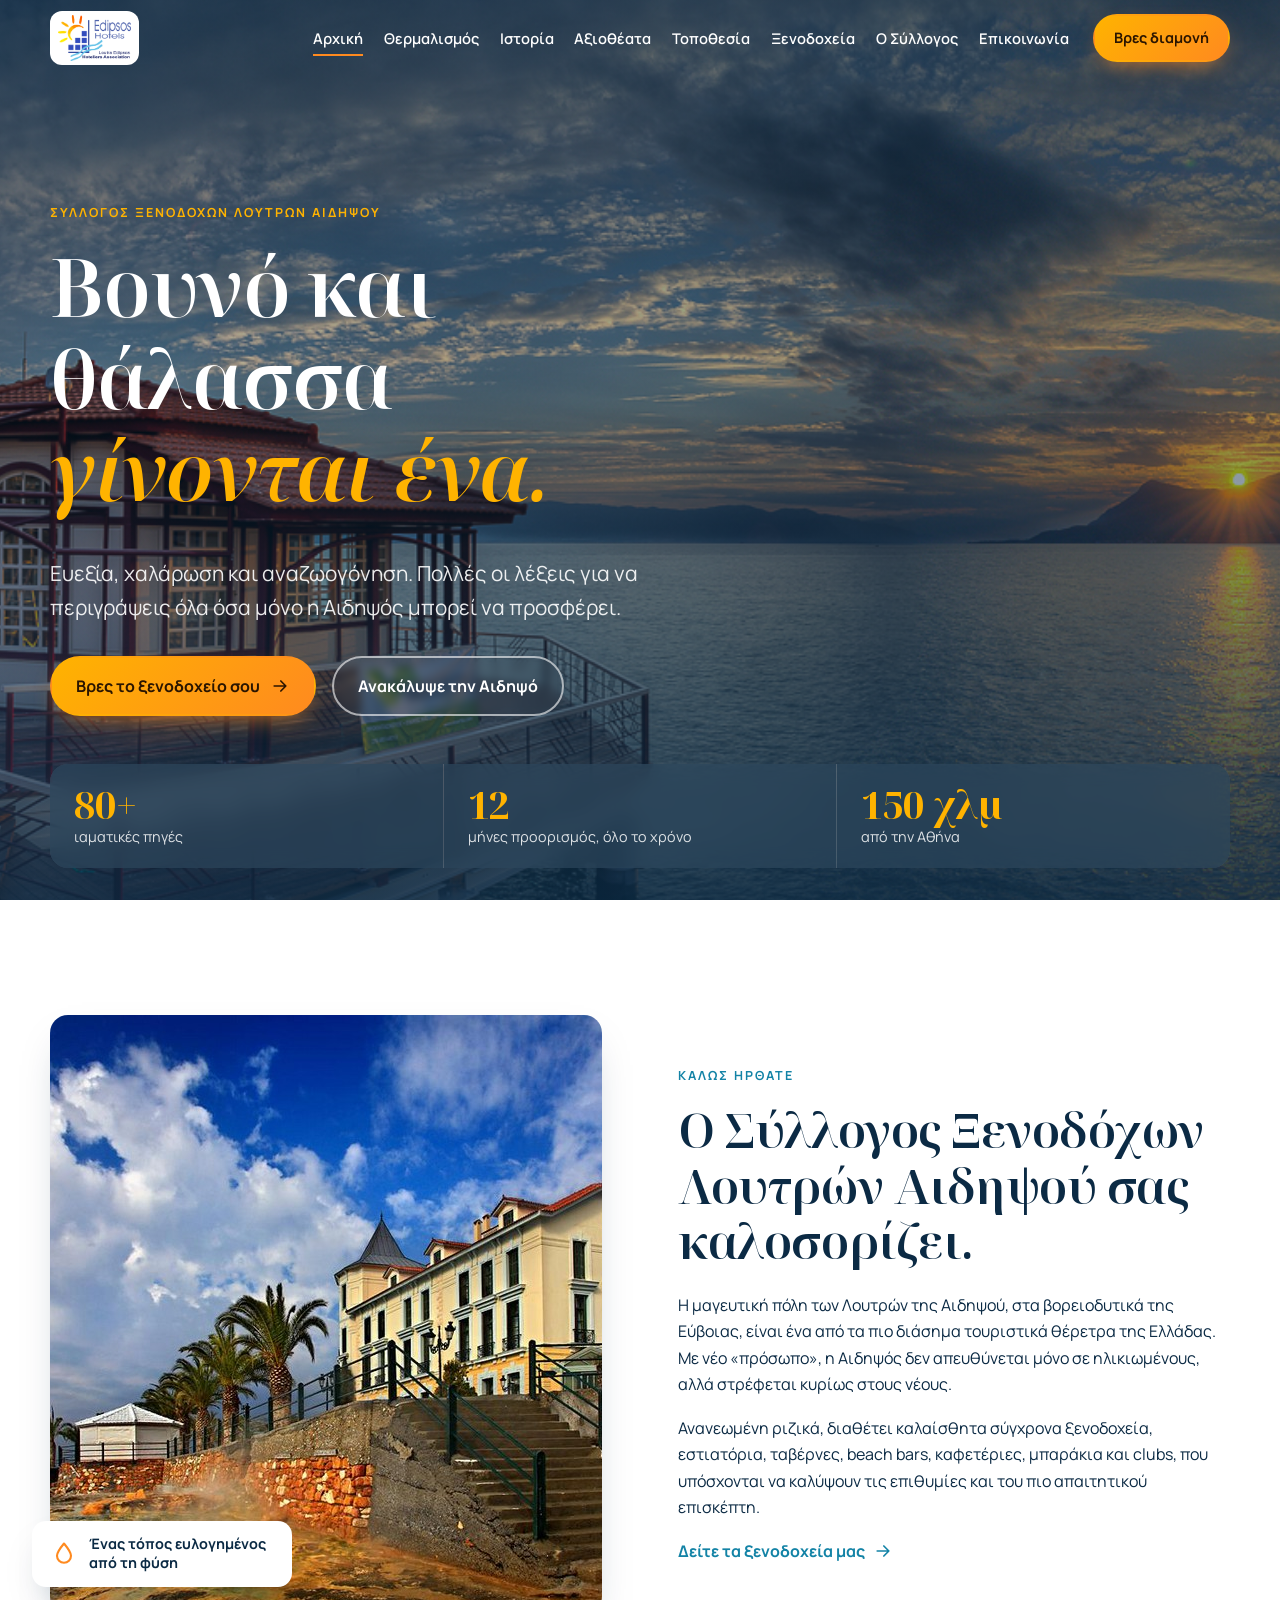
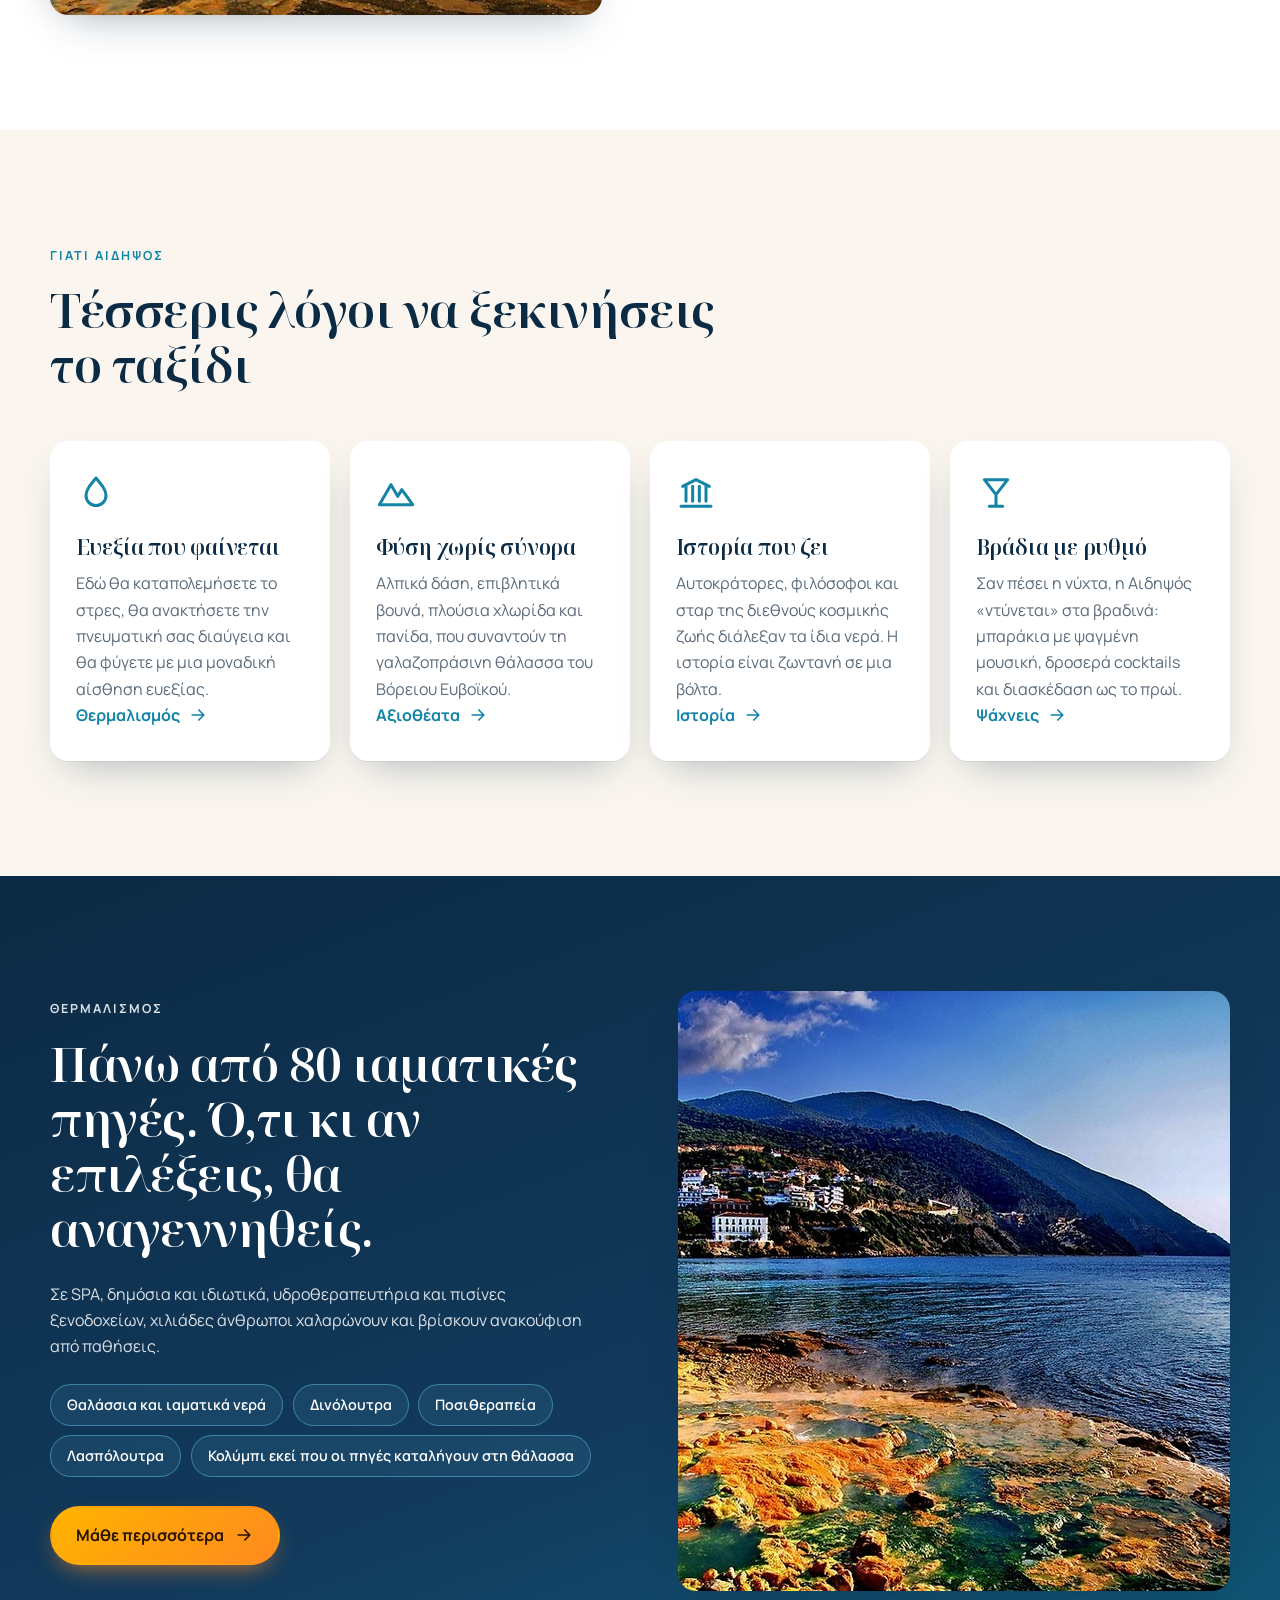
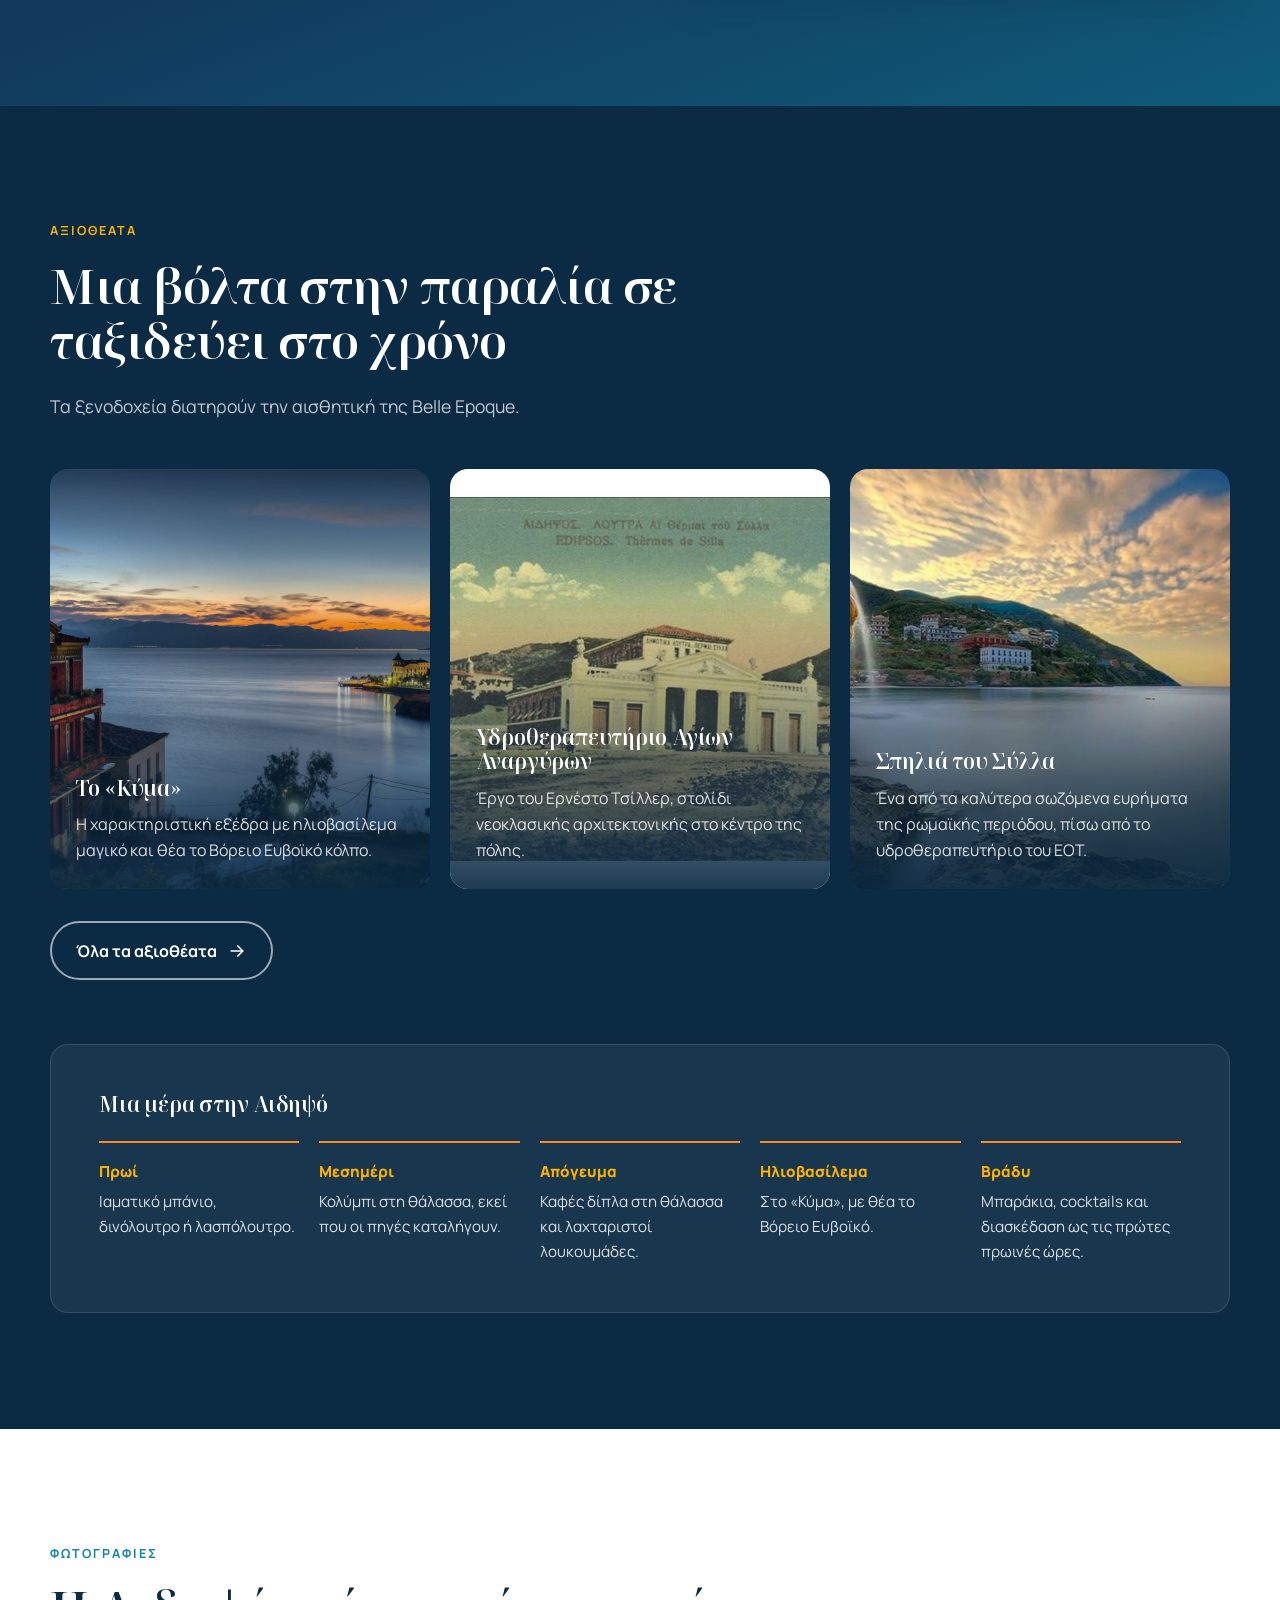
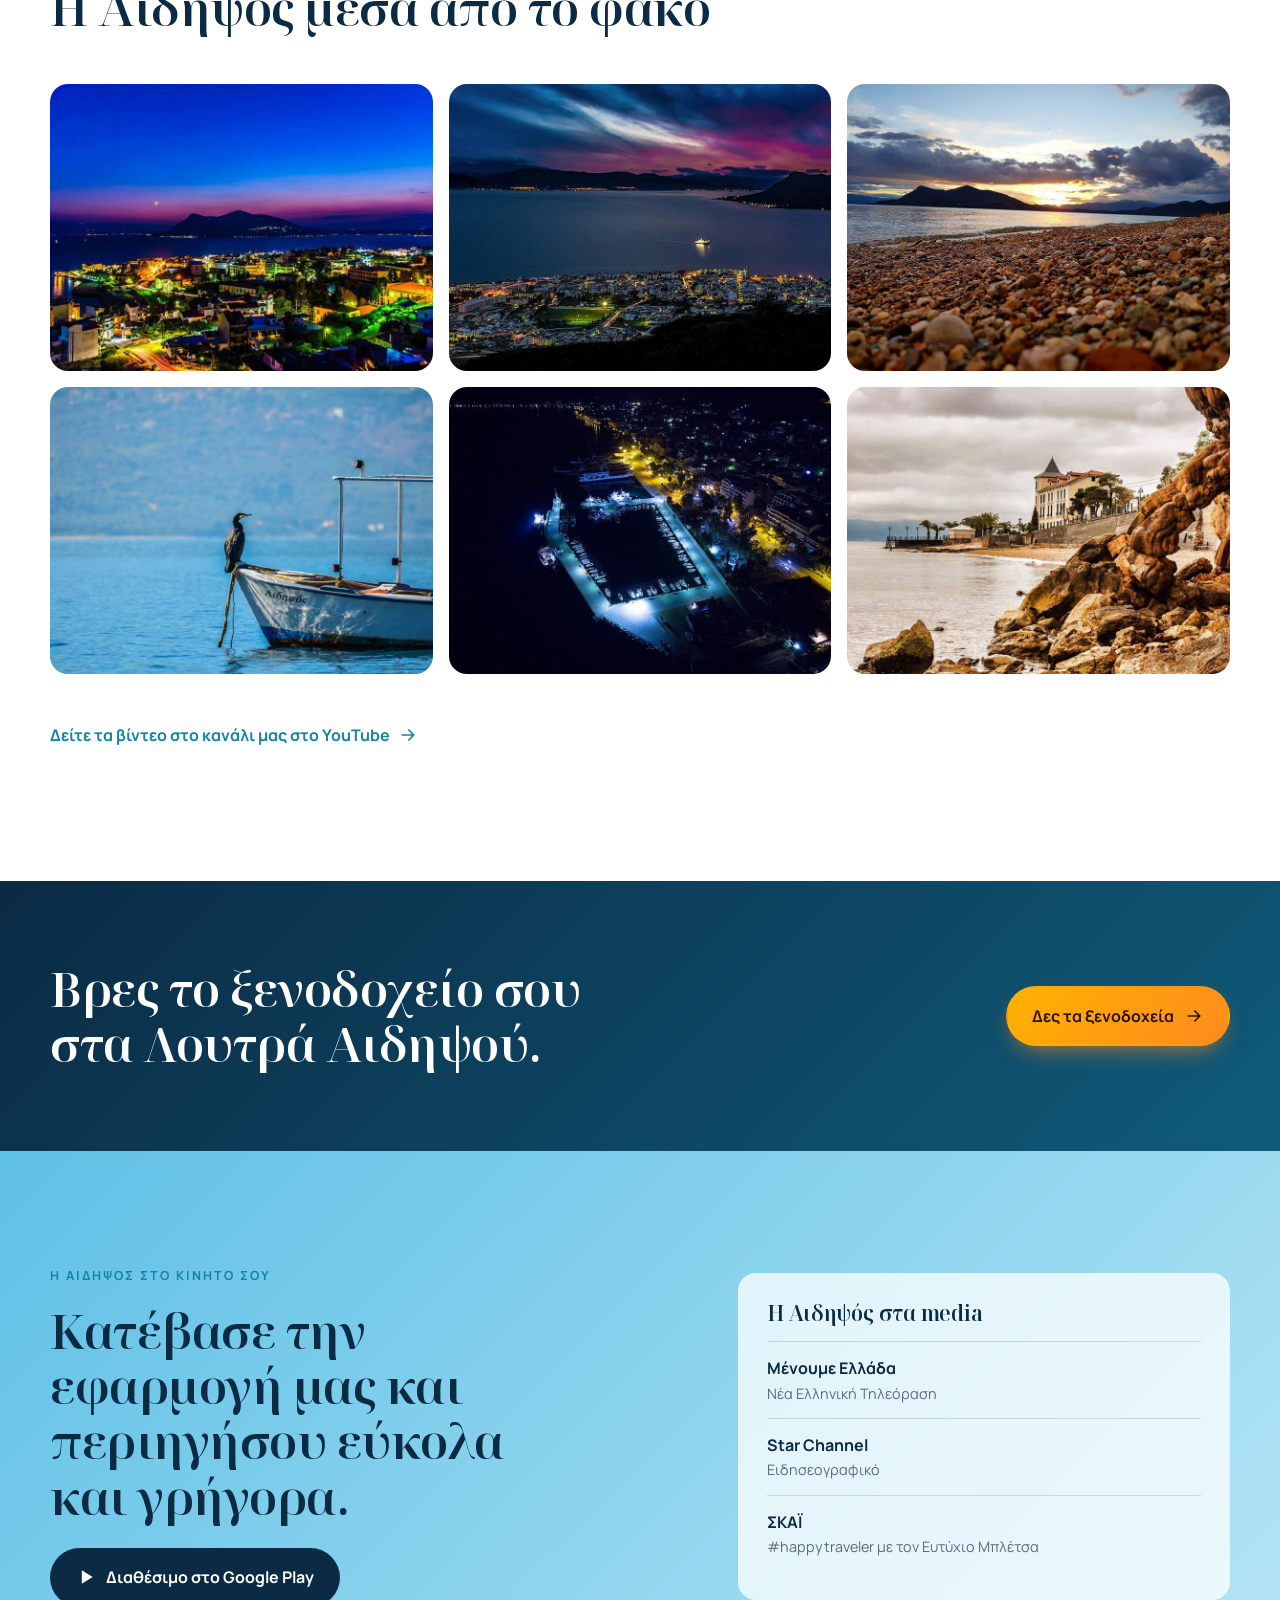
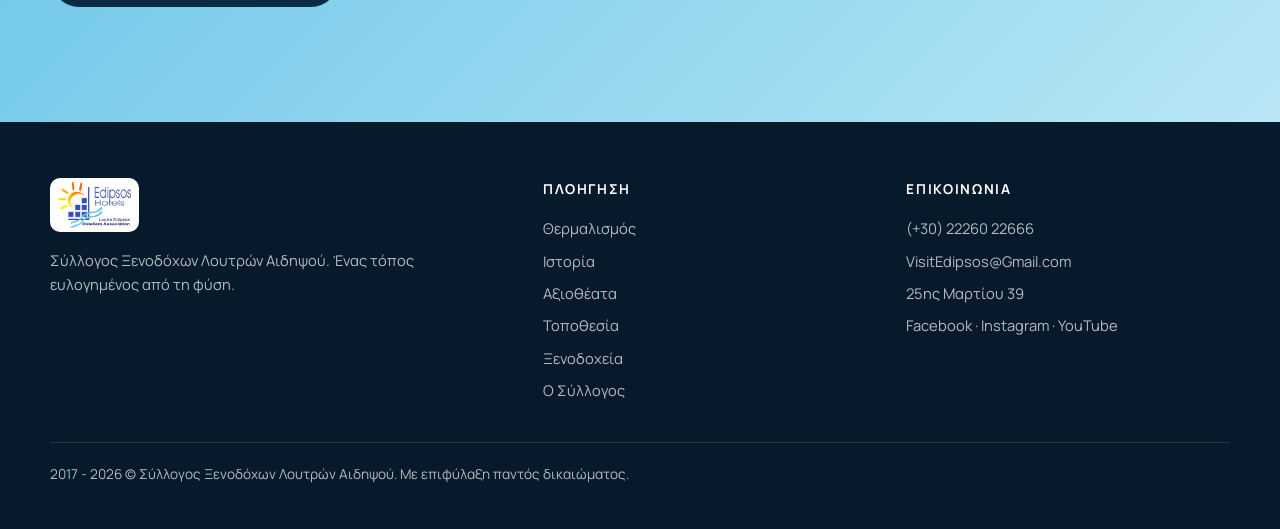
==== index.html @ 681fbba2 "Add files via upload" ====
<!DOCTYPE html>
<html lang="el">
<head>
  <meta charset="utf-8">
  <meta name="viewport" content="width=device-width, initial-scale=1">
  <title>Λουτρά Αιδηψού | Ευεξία, ιστορία και θάλασσα στη Βόρεια Εύβοια</title>
  <meta name="description" content="Ανακαλύψτε τα Λουτρά Αιδηψού: πάνω από 80 ιαματικές πηγές, ιστορία χιλιετιών, θάλασσα και βουνό. Ο Σύλλογος Ξενοδόχων Λουτρών Αιδηψού σας καλοσορίζει.">
  <meta name="theme-color" content="#0b2a44">
  <meta property="og:type" content="website">
  <meta property="og:locale" content="el_GR">
  <meta property="og:title" content="Λουτρά Αιδηψού | Βουνό και θάλασσα γίνονται ένα">
  <meta property="og:description" content="Ευεξία, χαλάρωση και αναζωογόνηση στη Βόρεια Εύβοια. Σύλλογος Ξενοδόχων Λουτρών Αιδηψού.">
  <meta property="og:image" content="hero-sunset.jpg">
  <link rel="icon" href="logo.png">
  <link rel="preconnect" href="https://fonts.googleapis.com">
  <link rel="preconnect" href="https://fonts.gstatic.com" crossorigin>
  <link href="https://fonts.googleapis.com/css2?family=Manrope:wght@400;500;600;700;800&family=Noto+Serif+Display:ital,wght@0,500;0,600;1,500&display=swap" rel="stylesheet">
  <link rel="stylesheet" href="style.css">
</head>
<body>

<svg width="0" height="0" style="position:absolute" aria-hidden="true">
  <defs>
    <symbol id="i-arrow" viewBox="0 0 24 24"><path d="M5 12h14M13 6l6 6-6 6" fill="none" stroke="currentColor" stroke-width="2" stroke-linecap="round" stroke-linejoin="round"/></symbol>
    <symbol id="i-menu" viewBox="0 0 24 24"><path d="M4 7h16M4 12h16M4 17h16" fill="none" stroke="currentColor" stroke-width="2" stroke-linecap="round"/></symbol>
    <symbol id="i-close" viewBox="0 0 24 24"><path d="M6 6l12 12M18 6L6 18" fill="none" stroke="currentColor" stroke-width="2" stroke-linecap="round"/></symbol>
    <symbol id="i-drop" viewBox="0 0 24 24"><path d="M12 3c3.5 4.2 6 7.2 6 10.5A6 6 0 0 1 6 13.5C6 10.2 8.5 7.2 12 3z" fill="none" stroke="currentColor" stroke-width="1.8" stroke-linejoin="round"/></symbol>
    <symbol id="i-mountain" viewBox="0 0 24 24"><path d="M2 19l7-12 4 7 2.5-4L22 19z" fill="none" stroke="currentColor" stroke-width="1.8" stroke-linejoin="round"/></symbol>
    <symbol id="i-column" viewBox="0 0 24 24"><path d="M4 8l8-4 8 4M6 8v9M10 8v9M14 8v9M18 8v9M3 20h18" fill="none" stroke="currentColor" stroke-width="1.8" stroke-linecap="round" stroke-linejoin="round"/></symbol>
    <symbol id="i-glass" viewBox="0 0 24 24"><path d="M5 4h14l-7 9zM12 13v7M8 20h8" fill="none" stroke="currentColor" stroke-width="1.8" stroke-linecap="round" stroke-linejoin="round"/></symbol>
    <symbol id="i-phone" viewBox="0 0 24 24"><path d="M5 4h4l2 5-2.5 1.5a11 11 0 0 0 5 5L15 13l5 2v4a2 2 0 0 1-2 2A16 16 0 0 1 3 6a2 2 0 0 1 2-2z" fill="none" stroke="currentColor" stroke-width="1.8" stroke-linejoin="round"/></symbol>
    <symbol id="i-mail" viewBox="0 0 24 24"><path d="M3 6h18v12H3zM3 7l9 7 9-7" fill="none" stroke="currentColor" stroke-width="1.8" stroke-linejoin="round"/></symbol>
    <symbol id="i-pin" viewBox="0 0 24 24"><path d="M12 21s7-6.2 7-11.5A7 7 0 0 0 5 9.5C5 14.8 12 21 12 21z" fill="none" stroke="currentColor" stroke-width="1.8" stroke-linejoin="round"/><circle cx="12" cy="9.5" r="2.5" fill="none" stroke="currentColor" stroke-width="1.8"/></symbol>
    <symbol id="i-play" viewBox="0 0 24 24"><path d="M7 4l13 8-13 8z" fill="currentColor"/></symbol>
    <symbol id="i-fb" viewBox="0 0 24 24"><path d="M14 8h3V4h-3a4 4 0 0 0-4 4v2H7v4h3v6h4v-6h3l1-4h-4V8z" fill="currentColor"/></symbol>
    <symbol id="i-ig" viewBox="0 0 24 24"><rect x="3.5" y="3.5" width="17" height="17" rx="5" fill="none" stroke="currentColor" stroke-width="1.8"/><circle cx="12" cy="12" r="4" fill="none" stroke="currentColor" stroke-width="1.8"/><circle cx="17" cy="7" r="1.2" fill="currentColor"/></symbol>
    <symbol id="i-yt" viewBox="0 0 24 24"><rect x="2.5" y="5.5" width="19" height="13" rx="4" fill="none" stroke="currentColor" stroke-width="1.8"/><path d="M10 9.5v5l4.5-2.5z" fill="currentColor"/></symbol>
  </defs>
</svg>

<header class="site-header" id="top">
  <div class="container nav">
    <a class="brand" href="index.html" aria-label="Λουτρά Αιδηψού - Αρχική">
      <img src="logo.png" alt="Edipsos Hotels - Σύλλογος Ξενοδόχων Λουτρών Αιδηψού" width="120" height="76">
    </a>
    <nav id="menu" class="menu" aria-label="Κύριο μενού">
      <a href="index.html" aria-current="page">Αρχική</a>
      <a href="thermalismos.html">Θερμαλισμός</a>
      <a href="istoria.html">Ιστορία</a>
      <a href="axiotheata.html">Αξιοθέατα</a>
      <a href="topothesia.html">Τοποθεσία</a>
      <a href="xenodoxeia.html">Ξενοδοχεία</a>
      <a href="syllogos.html">Ο Σύλλογος</a>
      <a href="epikoinonia.html">Επικοινωνία</a>
    </nav>
    <a class="btn btn-sun nav-cta" href="xenodoxeia.html">Βρες διαμονή</a>
    <button class="menu-toggle" id="menuToggle" aria-expanded="false" aria-controls="menu" aria-label="Άνοιγμα μενού">
      <svg class="ico"><use href="#i-menu"/></svg>
    </button>
  </div>
</header>

<main>

<section class="hero">
  <div class="hero-bg" role="img" aria-label="Ηλιοβασίλεμα από το Κύμα, την εξέδρα των Λουτρών Αιδηψού"></div>
  <div class="container hero-inner">
    <p class="eyebrow reveal">Σύλλογος Ξενοδόχων Λουτρών Αιδηψού</p>
    <h1 class="reveal">Βουνό και θάλασσα <em>γίνονται ένα.</em></h1>
    <p class="lead reveal">Ευεξία, χαλάρωση και αναζωογόνηση. Πολλές οι λέξεις για να περιγράψεις όλα όσα μόνο η Αιδηψός μπορεί να προσφέρει.</p>
    <div class="hero-actions reveal">
      <a class="btn btn-sun" href="xenodoxeia.html">Βρες το ξενοδοχείο σου <svg class="ico"><use href="#i-arrow"/></svg></a>
      <a class="btn btn-ghost" href="#why">Ανακάλυψε την Αιδηψό</a>
    </div>
  </div>
  <ul class="container stats reveal">
    <li><strong>80+</strong><span>ιαματικές πηγές</span></li>
    <li><strong>12</strong><span>μήνες προορισμός, όλο το χρόνο</span></li>
    <li><strong>150 χλμ</strong><span>από την Αθήνα</span></li>
  </ul>
</section>

<section class="section welcome">
  <div class="container split">
    <div class="split-media reveal">
      <img src="kyma-building.jpg" alt="Κτίριο της Belle Epoque δίπλα στη θάλασσα των Λουτρών Αιδηψού" loading="lazy" width="800" height="600">
      <div class="badge-float"><svg class="ico"><use href="#i-drop"/></svg><span>Ένας τόπος ευλογημένος από τη φύση</span></div>
    </div>
    <div class="split-text reveal">
      <p class="eyebrow dark">Καλώς ήρθατε</p>
      <h2>Ο Σύλλογος Ξενοδόχων Λουτρών Αιδηψού σας καλοσορίζει.</h2>
      <p>Η μαγευτική πόλη των Λουτρών της Αιδηψού, στα βορειοδυτικά της Εύβοιας, είναι ένα από τα πιο διάσημα τουριστικά θέρετρα της Ελλάδας. Με νέο «πρόσωπο», η Αιδηψός δεν απευθύνεται μόνο σε ηλικιωμένους, αλλά στρέφεται κυρίως στους νέους.</p>
      <p>Ανανεωμένη ριζικά, διαθέτει καλαίσθητα σύγχρονα ξενοδοχεία, εστιατόρια, ταβέρνες, beach bars, καφετέριες, μπαράκια και clubs, που υπόσχονται να καλύψουν τις επιθυμίες και του πιο απαιτητικού επισκέπτη.</p>
      <a class="link-arrow" href="xenodoxeia.html">Δείτε τα ξενοδοχεία μας <svg class="ico"><use href="#i-arrow"/></svg></a>
    </div>
  </div>
</section>

<section class="section why" id="why">
  <div class="container">
    <header class="section-head reveal">
      <p class="eyebrow dark">Γιατί Αιδηψός</p>
      <h2>Τέσσερις λόγοι να ξεκινήσεις το ταξίδι</h2>
    </header>
    <div class="cards">
      <article class="card reveal">
        <svg class="ico ico-lg"><use href="#i-drop"/></svg>
        <h3>Ευεξία που φαίνεται</h3>
        <p>Εδώ θα καταπολεμήσετε το στρες, θα ανακτήσετε την πνευματική σας διαύγεια και θα φύγετε με μια μοναδική αίσθηση ευεξίας.</p>
        <a class="link-arrow" href="thermalismos.html">Θερμαλισμός <svg class="ico"><use href="#i-arrow"/></svg></a>
      </article>
      <article class="card reveal">
        <svg class="ico ico-lg"><use href="#i-mountain"/></svg>
        <h3>Φύση χωρίς σύνορα</h3>
        <p>Αλπικά δάση, επιβλητικά βουνά, πλούσια χλωρίδα και πανίδα, που συναντούν τη γαλαζοπράσινη θάλασσα του Βόρειου Ευβοϊκού.</p>
        <a class="link-arrow" href="axiotheata.html">Αξιοθέατα <svg class="ico"><use href="#i-arrow"/></svg></a>
      </article>
      <article class="card reveal">
        <svg class="ico ico-lg"><use href="#i-column"/></svg>
        <h3>Ιστορία που ζει</h3>
        <p>Αυτοκράτορες, φιλόσοφοι και σταρ της διεθνούς κοσμικής ζωής διάλεξαν τα ίδια νερά. Η ιστορία είναι ζωντανή σε μια βόλτα.</p>
        <a class="link-arrow" href="istoria.html">Ιστορία <svg class="ico"><use href="#i-arrow"/></svg></a>
      </article>
      <article class="card reveal">
        <svg class="ico ico-lg"><use href="#i-glass"/></svg>
        <h3>Βράδια με ρυθμό</h3>
        <p>Σαν πέσει η νύχτα, η Αιδηψός «ντύνεται» στα βραδινά: μπαράκια με ψαγμένη μουσική, δροσερά cocktails και διασκέδαση ως το πρωί.</p>
        <a class="link-arrow" href="xenodoxeia.html">Ψάχνεις <svg class="ico"><use href="#i-arrow"/></svg></a>
      </article>
    </div>
  </div>
</section>

<section class="section thermal">
  <div class="container split split-reverse">
    <div class="split-text reveal">
      <p class="eyebrow">Θερμαλισμός</p>
      <h2>Πάνω από 80 ιαματικές πηγές. Ό,τι κι αν επιλέξεις, θα αναγεννηθείς.</h2>
      <p>Σε SPA, δημόσια και ιδιωτικά, υδροθεραπευτήρια και πισίνες ξενοδοχείων, χιλιάδες άνθρωποι χαλαρώνουν και βρίσκουν ανακούφιση από παθήσεις.</p>
      <ul class="chips">
        <li>Θαλάσσια και ιαματικά νερά</li>
        <li>Δινόλουτρα</li>
        <li>Ποσιθεραπεία</li>
        <li>Λασπόλουτρα</li>
        <li>Κολύμπι εκεί που οι πηγές καταλήγουν στη θάλασσα</li>
      </ul>
      <p style="margin-top:1.8rem"><a class="btn btn-sun" href="thermalismos.html">Μάθε περισσότερα <svg class="ico"><use href="#i-arrow"/></svg></a></p>
    </div>
    <div class="split-media reveal">
      <img src="springs-coast.jpg" alt="Ιαματικά νερά που ρέουν προς τη θάλασσα στα Λουτρά Αιδηψού" loading="lazy" width="800" height="600">
    </div>
  </div>
</section>

<section class="section sights">
  <div class="container">
    <header class="section-head reveal">
      <p class="eyebrow">Αξιοθέατα</p>
      <h2>Μια βόλτα στην παραλία σε ταξιδεύει στο χρόνο</h2>
      <p class="section-sub">Τα ξενοδοχεία διατηρούν την αισθητική της Belle Epoque.</p>
    </header>
    <div class="sight-grid">
      <article class="sight reveal" style="background-image:url('sunset-hotel.jpg')">
        <div class="sight-body">
          <h3>Το «Κύμα»</h3>
          <p>Η χαρακτηριστική εξέδρα με ηλιοβασίλεμα μαγικό και θέα το Βόρειο Ευβοϊκό κόλπο.</p>
        </div>
      </article>
      <article class="sight reveal" style="background-image:url('old-baths.jpg')">
        <div class="sight-body">
          <h3>Υδροθεραπευτήριο Αγίων Αναργύρων</h3>
          <p>Έργο του Ερνέστο Τσίλλερ, στολίδι νεοκλασικής αρχιτεκτονικής στο κέντρο της πόλης.</p>
        </div>
      </article>
      <article class="sight reveal" style="background-image:url('springs-waterfall.jpg')">
        <div class="sight-body">
          <h3>Σπηλιά του Σύλλα</h3>
          <p>Ένα από τα καλύτερα σωζόμενα ευρήματα της ρωμαϊκής περιόδου, πίσω από το υδροθεραπευτήριο του ΕΟΤ.</p>
        </div>
      </article>
    </div>
    <p class="reveal" style="margin-top:2rem"><a class="btn btn-ghost" href="axiotheata.html">Όλα τα αξιοθέατα <svg class="ico"><use href="#i-arrow"/></svg></a></p>

    <div class="day reveal">
      <h3>Μια μέρα στην Αιδηψό</h3>
      <ol class="day-steps">
        <li><span>Πρωί</span>Ιαματικό μπάνιο, δινόλουτρο ή λασπόλουτρο.</li>
        <li><span>Μεσημέρι</span>Κολύμπι στη θάλασσα, εκεί που οι πηγές καταλήγουν.</li>
        <li><span>Απόγευμα</span>Καφές δίπλα στη θάλασσα και λαχταριστοί λουκουμάδες.</li>
        <li><span>Ηλιοβασίλεμα</span>Στο «Κύμα», με θέα το Βόρειο Ευβοϊκό.</li>
        <li><span>Βράδυ</span>Μπαράκια, cocktails και διασκέδαση ως τις πρώτες πρωινές ώρες.</li>
      </ol>
    </div>
  </div>
</section>

<section class="section gallery" id="gallery">
  <div class="container">
    <header class="section-head reveal">
      <p class="eyebrow dark">Φωτογραφίες</p>
      <h2>Η Αιδηψός μέσα από το φακό</h2>
    </header>
    <div class="masonry">
      <button class="shot reveal" data-full="town-night.jpg"><img src="town-night.jpg" alt="Η πόλη των Λουτρών Αιδηψού τη νύχτα" loading="lazy" width="800" height="600"></button>
      <button class="shot reveal" data-full="boat.jpg"><img src="boat.jpg" alt="Ψαρόβαρκα με την ονομασία Αιδηψός και ένας κορμοράνος" loading="lazy" width="800" height="600"></button>
      <button class="shot reveal" data-full="bay-night.jpg"><img src="bay-night.jpg" alt="Η πόλη και ο κόλπος μετά το ηλιοβασίλεμα" loading="lazy" width="800" height="600"></button>
      <button class="shot reveal" data-full="harbor-night.jpg"><img src="harbor-night.jpg" alt="Το λιμάνι της Αιδηψού τη νύχτα" loading="lazy" width="800" height="600"></button>
      <button class="shot reveal" data-full="pebbles-sunset.jpg"><img src="pebbles-sunset.jpg" alt="Ηλιοβασίλεμα πάνω από τα βότσαλα της παραλίας" loading="lazy" width="800" height="600"></button>
      <button class="shot reveal" data-full="coast-kyma.jpg"><img src="coast-kyma.jpg" alt="Η ακτή των Λουτρών Αιδηψού με τα κτίρια της παραλίας" loading="lazy" width="800" height="600"></button>
    </div>
    <p class="gallery-link reveal"><a class="link-arrow" href="https://www.youtube.com/channel/UCyaTz2kGDLdaa71J5itsKyw" target="_blank" rel="noopener">Δείτε τα βίντεο στο κανάλι μας στο YouTube <svg class="ico"><use href="#i-arrow"/></svg></a></p>
  </div>
</section>

<section class="cta-band">
  <div class="container cta-inner">
    <h2>Βρες το ξενοδοχείο σου στα Λουτρά Αιδηψού.</h2>
    <a class="btn btn-sun" href="xenodoxeia.html">Δες τα ξενοδοχεία <svg class="ico"><use href="#i-arrow"/></svg></a>
  </div>
</section>

<section class="section app">
  <div class="container app-inner">
    <div class="reveal">
      <p class="eyebrow dark">Η Αιδηψός στο κινητό σου</p>
      <h2>Κατέβασε την εφαρμογή μας και περιηγήσου εύκολα και γρήγορα.</h2>
      <a class="btn btn-dark" href="https://play.google.com/store/apps/details?id=appinventor.ai_newtechadvs.EdipsosNorthEvia" target="_blank" rel="noopener"><svg class="ico"><use href="#i-play"/></svg> Διαθέσιμο στο Google Play</a>
    </div>
    <div class="media-box reveal">
      <h3>Η Αιδηψός στα media</h3>
      <ul>
        <li><strong>Μένουμε Ελλάδα</strong><span>Νέα Ελληνική Τηλεόραση</span></li>
        <li><strong>Star Channel</strong><span>Ειδησεογραφικό</span></li>
        <li><strong>ΣΚΑΪ</strong><span>#happytraveler με τον Ευτύχιο Μπλέτσα</span></li>
      </ul>
    </div>
  </div>
</section>

</main>

<footer class="site-footer">
  <div class="container">
    <div class="foot-grid">
      <div>
        <img src="logo.png" alt="Edipsos Hotels" width="90" height="57">
        <p>Σύλλογος Ξενοδόχων Λουτρών Αιδηψού. Ένας τόπος ευλογημένος από τη φύση.</p>
      </div>
      <div>
        <h4>Πλοήγηση</h4>
        <ul>
          <li><a href="thermalismos.html">Θερμαλισμός</a></li>
          <li><a href="istoria.html">Ιστορία</a></li>
          <li><a href="axiotheata.html">Αξιοθέατα</a></li>
          <li><a href="topothesia.html">Τοποθεσία</a></li>
          <li><a href="xenodoxeia.html">Ξενοδοχεία</a></li>
          <li><a href="syllogos.html">Ο Σύλλογος</a></li>
        </ul>
      </div>
      <div>
        <h4>Επικοινωνία</h4>
        <ul>
          <li><a href="tel:+302226022666">(+30) 22260 22666</a></li>
          <li><a href="mailto:VisitEdipsos@Gmail.com">VisitEdipsos@Gmail.com</a></li>
          <li>25ης Μαρτίου 39</li>
          <li><a href="https://www.facebook.com/visitedipsos.gr/" target="_blank" rel="noopener">Facebook</a> &middot; <a href="https://www.instagram.com/explore/tags/edipsos/" target="_blank" rel="noopener">Instagram</a> &middot; <a href="https://www.youtube.com/channel/UCyaTz2kGDLdaa71J5itsKyw" target="_blank" rel="noopener">YouTube</a></li>
        </ul>
      </div>
    </div>
    <p class="foot-bottom">2017 - <span id="year"></span> &copy; Σύλλογος Ξενοδόχων Λουτρών Αιδηψού. Με επιφύλαξη παντός δικαιώματος.</p>
  </div>
</footer>

<div class="lightbox" id="lightbox" hidden>
  <button class="lb-close" aria-label="Κλείσιμο"><svg class="ico"><use href="#i-close"/></svg></button>
  <img id="lbImg" alt="">
</div>

<script src="main.js"></script>
</body>
</html>
---- style.css ----
:root {
  --ink: #0b2a44;
  --ink-2: #123a5c;
  --sea: #1383a6;
  --aqua: #5fc0e6;
  --sun: #ff8a1f;
  --sun-2: #ffb300;
  --sand: #faf6ef;
  --white: #fff;
  --muted: #5b6b7a;
  --radius: 18px;
  --shadow: 0 18px 40px -18px rgba(11, 42, 68, .35);
  --font: "Manrope", system-ui, -apple-system, "Segoe UI", sans-serif;
  --font-display: "Noto Serif Display", Georgia, serif;
}

*, *::before, *::after { box-sizing: border-box; }
html { scroll-behavior: smooth; scroll-padding-top: 90px; }
body { margin: 0; font-family: var(--font); color: var(--ink); background: var(--white); line-height: 1.65; -webkit-font-smoothing: antialiased; }
img { max-width: 100%; display: block; }
a { color: inherit; }
h1, h2, h3 { font-family: var(--font-display); font-weight: 600; line-height: 1.15; margin: 0 0 .5em; letter-spacing: -.01em; }
h1 { font-size: clamp(2.5rem, 6.5vw, 5rem); }
h2 { font-size: clamp(1.9rem, 4vw, 3rem); }
h3 { font-size: 1.3rem; }
p { margin: 0 0 1.1em; }

.container { width: min(1180px, 100% - 40px); margin-inline: auto; }
.section { padding: clamp(64px, 9vw, 120px) 0; }
.ico { width: 20px; height: 20px; flex: none; }
.ico-lg { width: 40px; height: 40px; color: var(--sea); }

.eyebrow { text-transform: uppercase; letter-spacing: .16em; font-size: .78rem; font-weight: 700; color: var(--sun-2); margin-bottom: 1rem; }
.eyebrow.dark { color: var(--sea); }

/* Buttons */
.btn { display: inline-flex; align-items: center; gap: .6rem; padding: .9rem 1.5rem; border-radius: 999px; font-weight: 700; text-decoration: none; border: 2px solid transparent; cursor: pointer; font: inherit; font-weight: 700; transition: transform .2s, box-shadow .2s, background .2s; }
.btn:hover { transform: translateY(-2px); }
.btn-sun { background: linear-gradient(135deg, var(--sun-2), var(--sun)); color: #2a1500; box-shadow: 0 10px 24px -10px rgba(255, 138, 31, .8); }
.btn-ghost { color: var(--white); border-color: rgba(255, 255, 255, .6); backdrop-filter: blur(4px); }
.btn-ghost:hover { background: rgba(255, 255, 255, .14); }
.btn-dark { background: var(--ink); color: var(--white); }
.link-arrow { display: inline-flex; align-items: center; gap: .5rem; font-weight: 700; color: var(--sea); text-decoration: none; }
.link-arrow:hover .ico { transform: translateX(4px); }
.link-arrow .ico { transition: transform .2s; }

/* Header */
.site-header { position: fixed; inset: 0 0 auto 0; z-index: 50; transition: background .3s, box-shadow .3s; }
.site-header.scrolled { background: rgba(255, 255, 255, .92); backdrop-filter: blur(12px); box-shadow: 0 6px 24px -14px rgba(11, 42, 68, .4); }
.nav { display: flex; align-items: center; gap: 1.5rem; min-height: 76px; }
.brand img { height: 54px; width: auto; background: var(--white); border-radius: 12px; padding: 4px 8px; }
.menu { display: flex; gap: 1.3rem; margin-left: auto; }
.menu a { text-decoration: none; font-weight: 600; font-size: .92rem; color: var(--white); position: relative; padding: 4px 0; }
.menu a[aria-current="page"]::after { width: 100%; }
.scrolled .menu a { color: var(--ink); }
.menu a::after { content: ""; position: absolute; left: 0; bottom: -2px; width: 0; height: 2px; background: var(--sun); transition: width .25s; }
.menu a:hover::after { width: 100%; }
.nav-cta { padding: .65rem 1.2rem; font-size: .9rem; }
.menu-toggle { display: none; background: none; border: 0; color: var(--white); padding: 8px; cursor: pointer; }
.menu-toggle .ico { width: 28px; height: 28px; }
.scrolled .menu-toggle { color: var(--ink); }

/* Hero */
.hero { position: relative; min-height: 100svh; display: flex; flex-direction: column; justify-content: flex-end; color: var(--white); overflow: hidden; background: var(--ink); }
.hero-bg { position: absolute; inset: 0; background: url("hero-sunset.jpg") center/cover no-repeat; transform: scale(1.05); animation: drift 24s ease-in-out infinite alternate; }
.hero::before { content: ""; position: absolute; inset: 0; z-index: 1; background: linear-gradient(180deg, rgba(11, 42, 68, .55) 0%, rgba(11, 42, 68, .25) 40%, rgba(11, 42, 68, .85) 100%); }
.hero-inner { position: relative; z-index: 2; padding: 160px 0 48px; max-width: 1180px; }
.hero h1 { max-width: 14ch; }
.hero h1 em { font-style: italic; color: var(--sun-2); }
.lead { font-size: clamp(1.05rem, 2vw, 1.3rem); max-width: 52ch; color: rgba(255, 255, 255, .9); }
.hero-actions { display: flex; flex-wrap: wrap; gap: 1rem; margin-top: 2rem; }
.stats { position: relative; z-index: 2; list-style: none; padding: 0; margin: 0 auto 32px; display: grid; grid-template-columns: repeat(3, 1fr); gap: 1px; background: rgba(255, 255, 255, .2); border-radius: var(--radius); overflow: hidden; backdrop-filter: blur(10px); }
.stats li { background: rgba(11, 42, 68, .55); padding: 1.2rem 1.5rem; display: flex; flex-direction: column; }
.stats strong { font-family: var(--font-display); font-size: clamp(1.6rem, 3vw, 2.4rem); color: var(--sun-2); line-height: 1.1; }
.stats span { font-size: .9rem; color: rgba(255, 255, 255, .85); }
@keyframes drift { to { transform: scale(1.14) translate(-1.5%, -1%); } }

/* Split layout */
.split { display: grid; grid-template-columns: 1fr 1fr; gap: clamp(32px, 6vw, 88px); align-items: center; }
.split-media { position: relative; }
.split-media img { border-radius: var(--radius); box-shadow: var(--shadow); aspect-ratio: 4 / 3; object-fit: cover; width: 100%; }
.badge-float { position: absolute; left: -18px; bottom: 28px; display: flex; align-items: center; gap: .7rem; max-width: 260px; padding: .9rem 1.1rem; background: var(--white); border-radius: 14px; box-shadow: var(--shadow); font-weight: 700; font-size: .9rem; line-height: 1.3; color: var(--ink); }
.badge-float .ico { color: var(--sun); width: 28px; height: 28px; }
.split-reverse .split-media { order: 2; }

.section-head { max-width: 720px; margin-bottom: 3rem; }
.section-sub { color: var(--muted); font-size: 1.1rem; }

/* Why cards */
.why { background: var(--sand); }
.cards { display: grid; grid-template-columns: repeat(4, 1fr); gap: 20px; }
.card { background: var(--white); border-radius: var(--radius); padding: 2rem 1.6rem; box-shadow: 0 1px 0 rgba(11, 42, 68, .06), var(--shadow); transition: transform .25s; }
.card:hover { transform: translateY(-6px); }
.card h3 { margin-top: 1rem; }
.card p { color: var(--muted); margin: 0; }

/* Thermalism */
.thermal { background: linear-gradient(160deg, var(--ink) 0%, var(--ink-2) 60%, #0f5b7a 100%); color: var(--white); }
.thermal p { color: rgba(255, 255, 255, .85); }
.chips { list-style: none; padding: 0; margin: 1.5rem 0 0; display: flex; flex-wrap: wrap; gap: .6rem; }
.chips li { padding: .5rem 1rem; border-radius: 999px; border: 1px solid rgba(95, 192, 230, .5); background: rgba(95, 192, 230, .1); font-size: .9rem; font-weight: 600; }

/* History */
.timeline { display: grid; grid-template-columns: repeat(3, 1fr); gap: 24px; }
.tl-item { border-top: 3px solid var(--sun); padding-top: 1.4rem; }
.tl-tag { display: inline-block; font-size: .75rem; font-weight: 800; letter-spacing: .12em; text-transform: uppercase; color: var(--sea); margin-bottom: .6rem; }
.tl-item p { color: var(--muted); }
.quote { margin: 4rem 0 0; padding: 2.5rem; border-radius: var(--radius); background: var(--sand); font-family: var(--font-display); font-style: italic; font-size: clamp(1.4rem, 3vw, 2.1rem); text-align: center; color: var(--ink-2); }

/* Sights */
.sights { background: var(--ink); color: var(--white); }
.sights .section-sub { color: rgba(255, 255, 255, .75); }
.sight-grid { display: grid; grid-template-columns: repeat(3, 1fr); gap: 20px; }
.sight { position: relative; min-height: 420px; border-radius: var(--radius); background-position: center; background-size: cover; background-repeat: no-repeat; overflow: hidden; display: flex; align-items: flex-end; isolation: isolate; }
.sight::before { content: ""; position: absolute; inset: 0; z-index: -1; background: linear-gradient(180deg, transparent 30%, rgba(11, 42, 68, .92)); transition: opacity .3s; }
.sight-body { padding: 1.6rem; }
.sight-body p { margin: 0; color: rgba(255, 255, 255, .85); }
.day { margin-top: 4rem; padding: clamp(24px, 4vw, 48px); border-radius: var(--radius); background: rgba(255, 255, 255, .06); border: 1px solid rgba(255, 255, 255, .12); }
.day-steps { list-style: none; margin: 1.5rem 0 0; padding: 0; display: grid; grid-template-columns: repeat(5, 1fr); gap: 20px; counter-reset: s; }
.day-steps li { position: relative; padding-top: 1rem; border-top: 2px solid var(--sun); color: rgba(255, 255, 255, .85); font-size: .95rem; }
.day-steps span { display: block; font-weight: 800; color: var(--sun-2); margin-bottom: .3rem; }

/* Gallery */
.masonry { columns: 3; column-gap: 16px; }
.shot { display: block; width: 100%; margin: 0 0 16px; padding: 0; border: 0; background: none; border-radius: var(--radius); overflow: hidden; cursor: zoom-in; break-inside: avoid; }
.shot img { width: 100%; height: auto; transition: transform .5s; }
.shot:hover img { transform: scale(1.05); }
.gallery-link { margin-top: 2rem; }

/* Hotels */
.hotels { background: var(--sand); }
.hotel-grid { display: grid; grid-template-columns: repeat(auto-fill, minmax(280px, 1fr)); gap: 20px; }
.hotel { background: var(--white); border-radius: var(--radius); overflow: hidden; box-shadow: var(--shadow); display: flex; flex-direction: column; }
.hotel img { aspect-ratio: 4 / 3; object-fit: cover; width: 100%; }
.hotel-body { padding: 1.3rem; display: flex; flex-direction: column; gap: .4rem; flex: 1; }
.hotel-body h3 { margin: 0; }
.hotel-body p { margin: 0; color: var(--muted); font-size: .95rem; }
.hotel-body .link-arrow { margin-top: auto; padding-top: .6rem; }
.hotel-empty { grid-column: 1 / -1; display: flex; flex-wrap: wrap; align-items: center; justify-content: space-between; gap: 1.5rem; padding: clamp(24px, 4vw, 48px); border-radius: var(--radius); background: var(--white); border: 2px dashed rgba(19, 131, 166, .4); }
.hotel-empty h3 { margin-bottom: .3rem; }
.hotel-empty p { margin: 0; color: var(--muted); max-width: 56ch; }

/* App */
.app { background: linear-gradient(135deg, var(--aqua), #b8e6f5); }
.app-inner { display: grid; grid-template-columns: 1.3fr 1fr; gap: 48px; align-items: center; }
.app h2 { max-width: 18ch; }
.media-box { background: rgba(255, 255, 255, .75); backdrop-filter: blur(8px); border-radius: var(--radius); padding: 1.8rem; }
.media-box h3 { margin-bottom: 1rem; }
.media-box ul { list-style: none; margin: 0; padding: 0; }
.media-box li { display: flex; flex-direction: column; padding: .8rem 0; border-top: 1px solid rgba(11, 42, 68, .15); }
.media-box li span { color: var(--muted); font-size: .9rem; }

/* Contact */
.contact { background: var(--ink); color: var(--white); }
.contact-inner { display: grid; grid-template-columns: 1fr 1fr; gap: clamp(32px, 6vw, 80px); align-items: start; }
.contact p { color: rgba(255, 255, 255, .8); }
.contact-list { list-style: none; padding: 0; margin: 2rem 0; display: grid; gap: 1rem; }
.contact-list li { display: flex; align-items: center; gap: .8rem; }
.contact-list .ico { color: var(--sun-2); }
.contact-list a { text-decoration: none; font-weight: 600; }
.contact-list a:hover { color: var(--sun-2); }
.socials { display: flex; gap: .8rem; }
.socials a { display: grid; place-items: center; width: 46px; height: 46px; border-radius: 50%; border: 1px solid rgba(255, 255, 255, .3); transition: background .2s, border-color .2s; }
.socials a:hover { background: var(--sun); border-color: var(--sun); color: #2a1500; }
.form { display: grid; gap: 1rem; background: rgba(255, 255, 255, .06); border: 1px solid rgba(255, 255, 255, .14); border-radius: var(--radius); padding: clamp(20px, 3vw, 36px); }
.form label { display: grid; gap: .4rem; font-weight: 600; font-size: .9rem; }
.form input, .form textarea { font: inherit; padding: .85rem 1rem; border-radius: 12px; border: 1px solid rgba(255, 255, 255, .25); background: rgba(255, 255, 255, .08); color: var(--white); }
.form input:focus, .form textarea:focus { outline: 2px solid var(--aqua); outline-offset: 1px; }
.form .btn { justify-self: start; }
.form-note { margin: 0; font-size: .9rem; min-height: 1.2em; }

/* Footer */
.site-footer { background: #071a2b; color: rgba(255, 255, 255, .7); padding: 56px 0 28px; font-size: .92rem; }
.foot-grid { display: grid; grid-template-columns: 1.4fr 1fr 1fr; gap: 40px; }
.foot-grid img { height: 54px; width: auto; background: var(--white); border-radius: 10px; padding: 4px 8px; margin-bottom: 1rem; }
.foot-grid h4 { color: var(--white); font-size: .85rem; text-transform: uppercase; letter-spacing: .12em; margin: 0 0 1rem; }
.foot-grid ul { list-style: none; margin: 0; padding: 0; display: grid; gap: .5rem; }
.foot-grid a { text-decoration: none; }
.foot-grid a:hover { color: var(--sun-2); }
.foot-bottom { margin-top: 40px; padding-top: 20px; border-top: 1px solid rgba(255, 255, 255, .12); font-size: .85rem; }

/* Lightbox */
.lightbox { position: fixed; inset: 0; z-index: 100; background: rgba(5, 18, 30, .94); display: grid; place-items: center; padding: 24px; }
.lightbox[hidden] { display: none; }
.lightbox img { max-height: 88vh; border-radius: 12px; }
.lb-close { position: absolute; top: 18px; right: 18px; background: none; border: 0; color: var(--white); cursor: pointer; padding: 8px; }
.lb-close .ico { width: 32px; height: 32px; }

/* Reveal */
.reveal { opacity: 0; transform: translateY(24px); transition: opacity .7s ease, transform .7s ease; }
.reveal.in { opacity: 1; transform: none; }

:focus-visible { outline: 3px solid var(--sun); outline-offset: 3px; }

@media (max-width: 1000px) {
  .cards { grid-template-columns: repeat(2, 1fr); }
  .day-steps { grid-template-columns: repeat(2, 1fr); }
  .sight-grid, .timeline { grid-template-columns: 1fr; }
  .sight { min-height: 320px; }
  .masonry { columns: 2; }
}

@media (max-width: 1080px) {
  .menu-toggle { display: block; margin-left: auto; }
  .nav-cta { display: none; }
  .menu { position: fixed; inset: 76px 0 auto 0; flex-direction: column; gap: 0; background: var(--white); padding: 12px 20px 24px; box-shadow: 0 20px 30px -20px rgba(11, 42, 68, .5); transform: translateY(-120%); transition: transform .3s; margin: 0; }
  .menu.open { transform: none; }
  .menu a, .scrolled .menu a { color: var(--ink); padding: 14px 0; border-bottom: 1px solid rgba(11, 42, 68, .08); }
  .site-header:has(.menu.open) { background: var(--white); }
  .site-header:has(.menu.open) .menu-toggle { color: var(--ink); }
  .split, .app-inner, .contact-inner { grid-template-columns: 1fr; }
  .split-reverse .split-media { order: 0; }
  .badge-float { left: 12px; }
  .stats { grid-template-columns: 1fr; }
}

@media (max-width: 560px) {
  .cards, .day-steps { grid-template-columns: 1fr; }
  .masonry { columns: 1; }
}

@media (prefers-reduced-motion: reduce) {
  html { scroll-behavior: auto; }
  .hero-bg { animation: none; }
  .reveal { opacity: 1; transform: none; transition: none; }
}

/* ---------- Inner pages ---------- */
.page-hero { position: relative; color: var(--white); padding: 170px 0 80px; background-color: var(--ink); background-position: center; background-size: cover; background-repeat: no-repeat; overflow: hidden; isolation: isolate; }
.page-hero::before { content: ""; position: absolute; inset: 0; z-index: -1; background: linear-gradient(180deg, rgba(11, 42, 68, .7), rgba(11, 42, 68, .78)); }
.page-hero h1 { font-size: clamp(2.2rem, 5vw, 3.8rem); margin-bottom: .4em; }
.page-hero .lead { margin: 0; }
.crumbs { font-size: .85rem; color: rgba(255, 255, 255, .75); margin-bottom: 1.2rem; }
.crumbs a { text-decoration: none; }
.crumbs a:hover { color: var(--sun-2); }
.crumbs span { margin: 0 .4rem; }

.prose { max-width: 760px; }
.prose p { color: #33475b; }
.prose h2 { margin-top: 1.6em; font-size: clamp(1.6rem, 3vw, 2.2rem); }
.prose h3 { margin-top: 1.4em; }
.prose strong { color: var(--ink); }
.prose ul { padding-left: 1.2rem; color: #33475b; }
.prose li { margin-bottom: .4rem; }
.layout { display: grid; grid-template-columns: 1fr 300px; gap: clamp(32px, 5vw, 72px); align-items: start; }
.aside { position: sticky; top: 100px; display: grid; gap: 16px; }
.aside-box { background: var(--sand); border-radius: var(--radius); padding: 1.4rem; }
.aside-box h3 { font-size: 1.1rem; margin-bottom: .6rem; }
.aside-box ul { list-style: none; margin: 0; padding: 0; display: grid; gap: .4rem; }
.aside-box a { text-decoration: none; color: var(--sea); font-weight: 600; font-size: .95rem; }
.aside-box a:hover { color: var(--sun); }
.aside-box p { margin: 0; font-size: .92rem; color: var(--muted); }

.notice { border-left: 4px solid var(--sun); background: #fff6e8; padding: 1rem 1.2rem; border-radius: 0 12px 12px 0; font-size: .95rem; color: #5a3b00; margin: 1.5rem 0; }
.notice.info { border-color: var(--sea); background: #e8f5fa; color: #0b3a50; }

.figure { margin: 2rem 0; }
.figure img { border-radius: var(--radius); box-shadow: var(--shadow); width: 100%; }
.figure figcaption { font-size: .85rem; color: var(--muted); margin-top: .5rem; }

.table-wrap { overflow-x: auto; margin: 1.5rem 0; border-radius: 14px; border: 1px solid rgba(11, 42, 68, .12); }
table { border-collapse: collapse; width: 100%; font-size: .92rem; min-width: 560px; }
th, td { padding: .7rem 1rem; text-align: left; border-bottom: 1px solid rgba(11, 42, 68, .08); }
thead th { background: var(--ink); color: var(--white); font-weight: 700; }
tbody tr:nth-child(even) { background: var(--sand); }
caption { text-align: left; font-weight: 800; padding: .8rem 1rem; background: var(--sand); }

details { border: 1px solid rgba(11, 42, 68, .14); border-radius: 14px; padding: 0 1.2rem; margin-bottom: 12px; background: var(--white); }
summary { cursor: pointer; font-weight: 700; padding: 1rem 0; list-style: none; display: flex; justify-content: space-between; gap: 1rem; }
summary::after { content: "+"; font-size: 1.4rem; line-height: 1; color: var(--sun); }
details[open] summary::after { content: "\2212"; }
summary::-webkit-details-marker { display: none; }
details > div { padding: 0 0 1.2rem; color: #33475b; }
details > div p:last-child { margin-bottom: 0; }

.feature-grid { display: grid; grid-template-columns: repeat(3, 1fr); gap: 20px; margin: 2rem 0; }
.feature-grid.two { grid-template-columns: repeat(2, 1fr); }
.feature { background: var(--sand); border-radius: var(--radius); padding: 1.5rem; }
.feature h3 { margin-bottom: .4rem; font-size: 1.15rem; }
.feature p { margin: 0; color: var(--muted); font-size: .95rem; }

.photo-strip { display: grid; grid-template-columns: repeat(auto-fill, minmax(220px, 1fr)); gap: 14px; margin-top: 2rem; }
.photo-strip button { padding: 0; border: 0; border-radius: 14px; overflow: hidden; background: none; cursor: zoom-in; }
.photo-strip img { width: 100%; aspect-ratio: 4 / 3; object-fit: cover; transition: transform .5s; }
.photo-strip button:hover img { transform: scale(1.06); }

.steps { display: grid; grid-template-columns: repeat(2, 1fr); gap: 20px; margin: 2rem 0; }
.step { border-top: 3px solid var(--sun); padding-top: 1rem; }
.step h3 { font-size: 1.15rem; margin-bottom: .4rem; }
.step p { color: var(--muted); margin: 0; }
.phones { list-style: none; padding: 0; margin: 1rem 0 0; display: grid; gap: .4rem; }
.phones a { color: var(--sea); font-weight: 700; text-decoration: none; }

.cat-grid { display: grid; grid-template-columns: repeat(3, 1fr); gap: 16px; margin-bottom: 3rem; }
.cat { display: flex; justify-content: space-between; align-items: center; gap: 1rem; padding: 1.1rem 1.3rem; border-radius: 14px; background: var(--white); border: 1px solid rgba(11, 42, 68, .12); font-weight: 700; transition: border-color .2s, transform .2s; }
.cat b { font-family: var(--font-display); font-size: 1.5rem; color: var(--sea); }
.hotel.no-img .hotel-body { min-height: 150px; border-top: 4px solid var(--aqua); }
.tag { display: inline-block; font-size: .75rem; font-weight: 800; letter-spacing: .08em; text-transform: uppercase; color: var(--sea); }

.board { display: grid; grid-template-columns: repeat(3, 1fr); gap: 16px; margin: 1.5rem 0 2rem; }
.member { background: var(--sand); border-radius: 14px; padding: 1.1rem 1.3rem; }
.member span { display: block; font-size: .8rem; font-weight: 700; color: var(--sea); text-transform: uppercase; letter-spacing: .06em; }
.member strong { display: block; margin-top: .2rem; font-size: 1.05rem; }

.cta-band { background: linear-gradient(135deg, var(--ink), #0f5b7a); color: var(--white); padding: clamp(48px, 7vw, 80px) 0; }
.cta-inner { display: flex; flex-wrap: wrap; align-items: center; justify-content: space-between; gap: 24px; }
.cta-inner h2 { margin: 0; max-width: 22ch; }

@media (max-width: 1240px) { .nav-cta { display: none; } }
@media (max-width: 1000px) {
  .layout { grid-template-columns: 1fr; }
  .aside { position: static; }
  .feature-grid, .cat-grid, .board { grid-template-columns: repeat(2, 1fr); }
  .foot-grid { grid-template-columns: 1fr 1fr; }
}
@media (max-width: 560px) {
  .feature-grid, .feature-grid.two, .cat-grid, .board, .steps, .foot-grid { grid-template-columns: 1fr; }
  .page-hero { padding-top: 130px; }
}
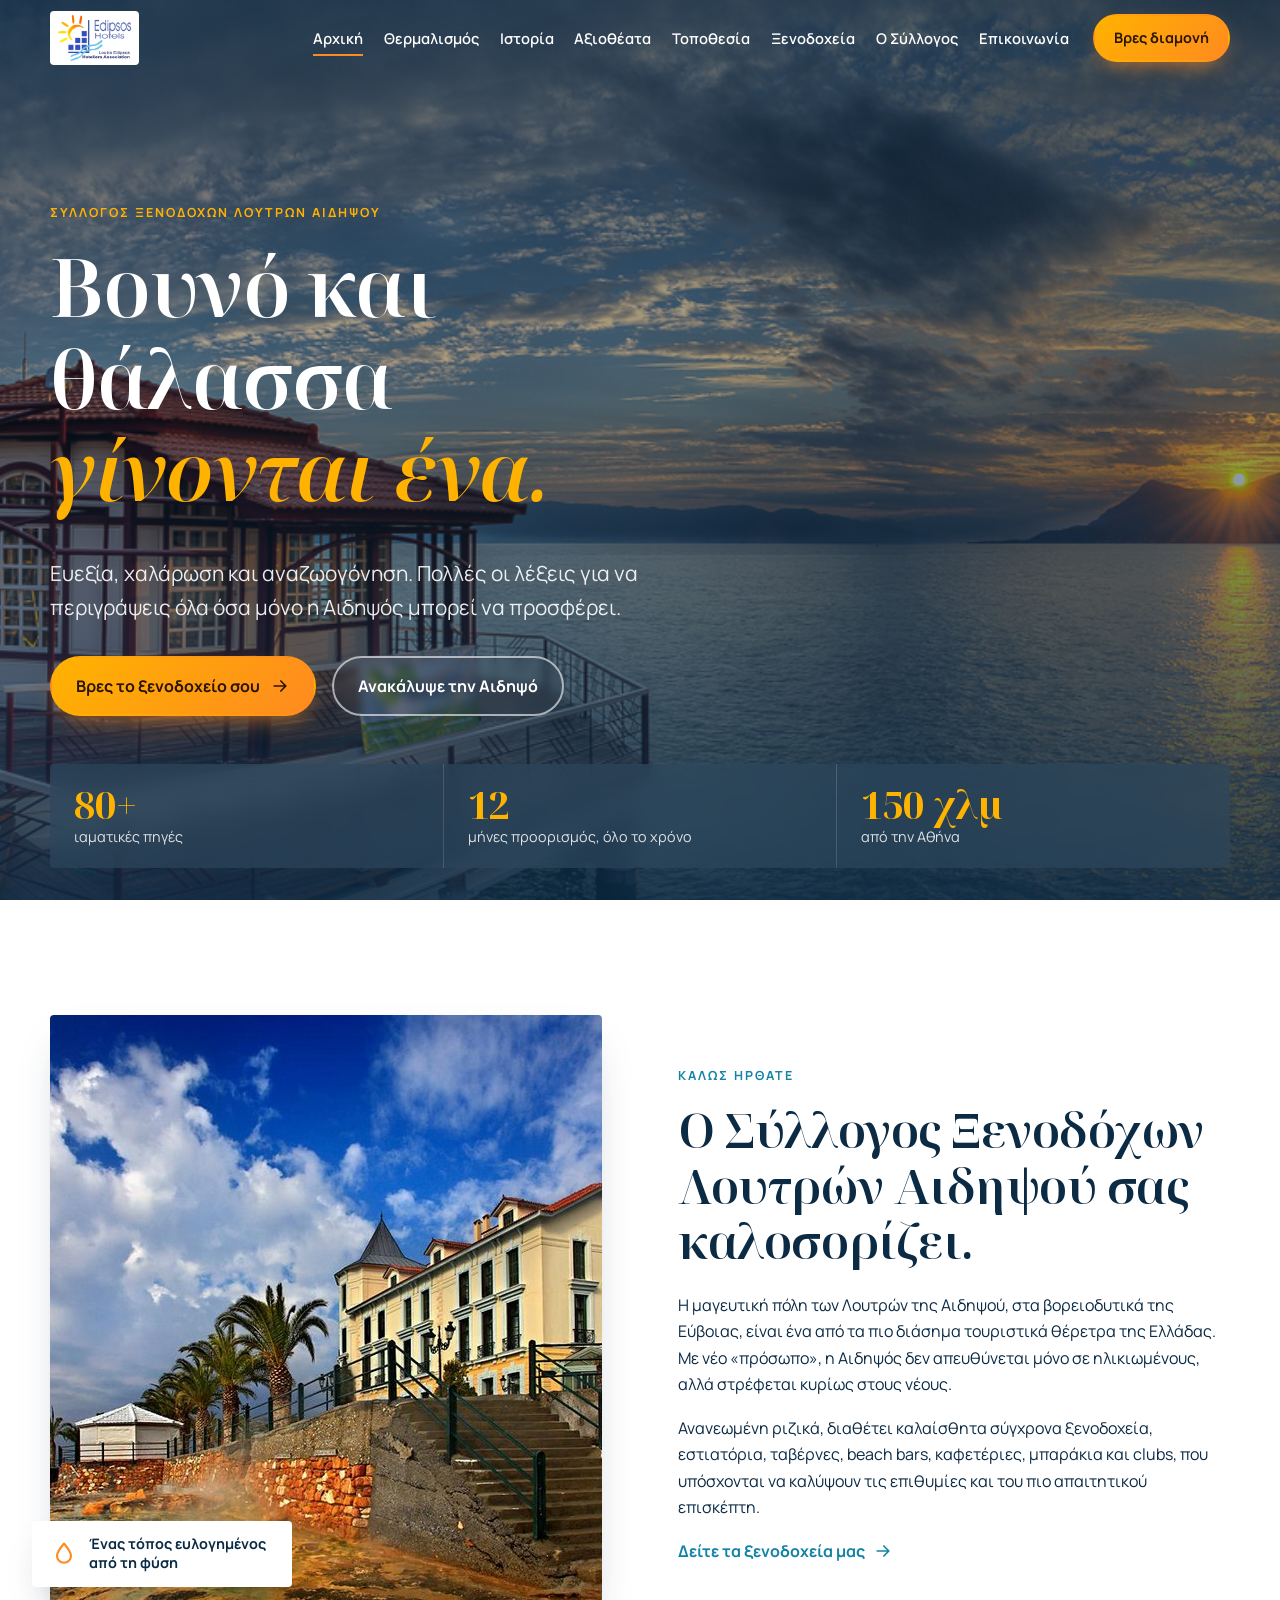
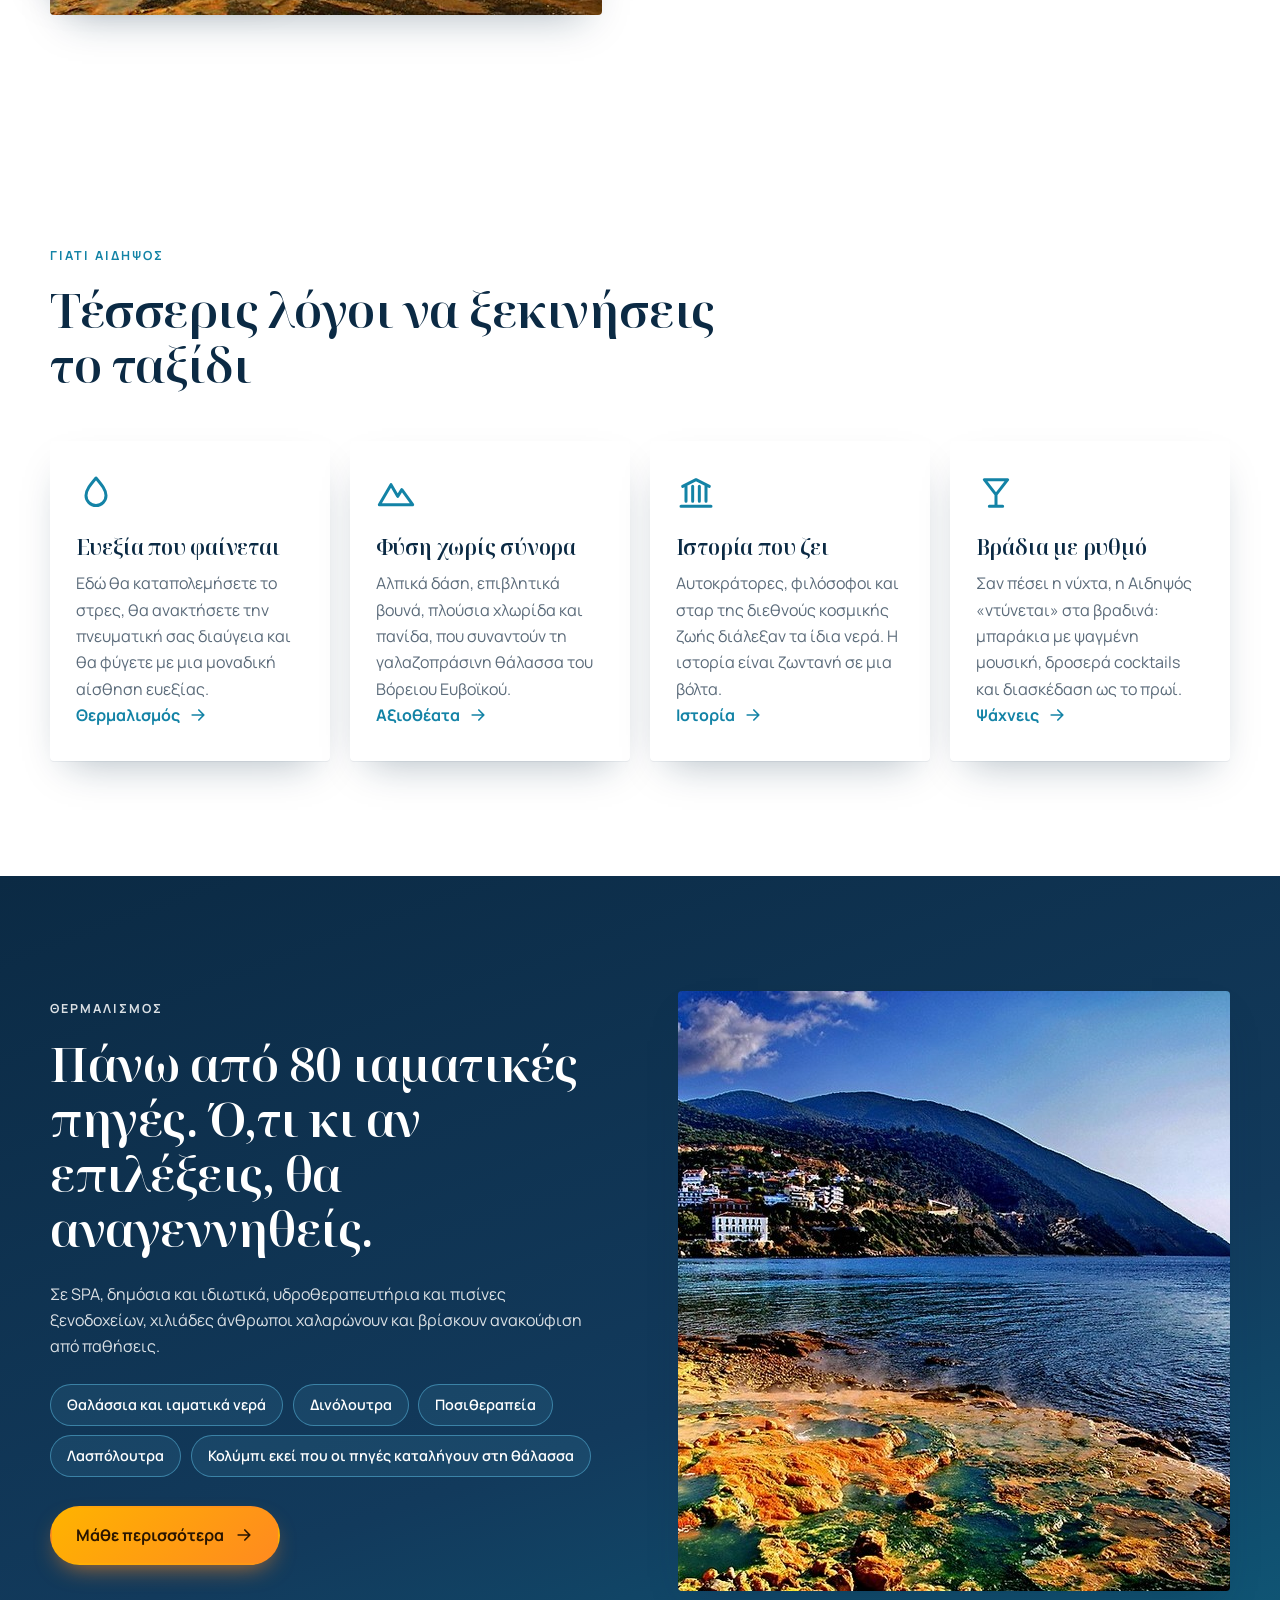
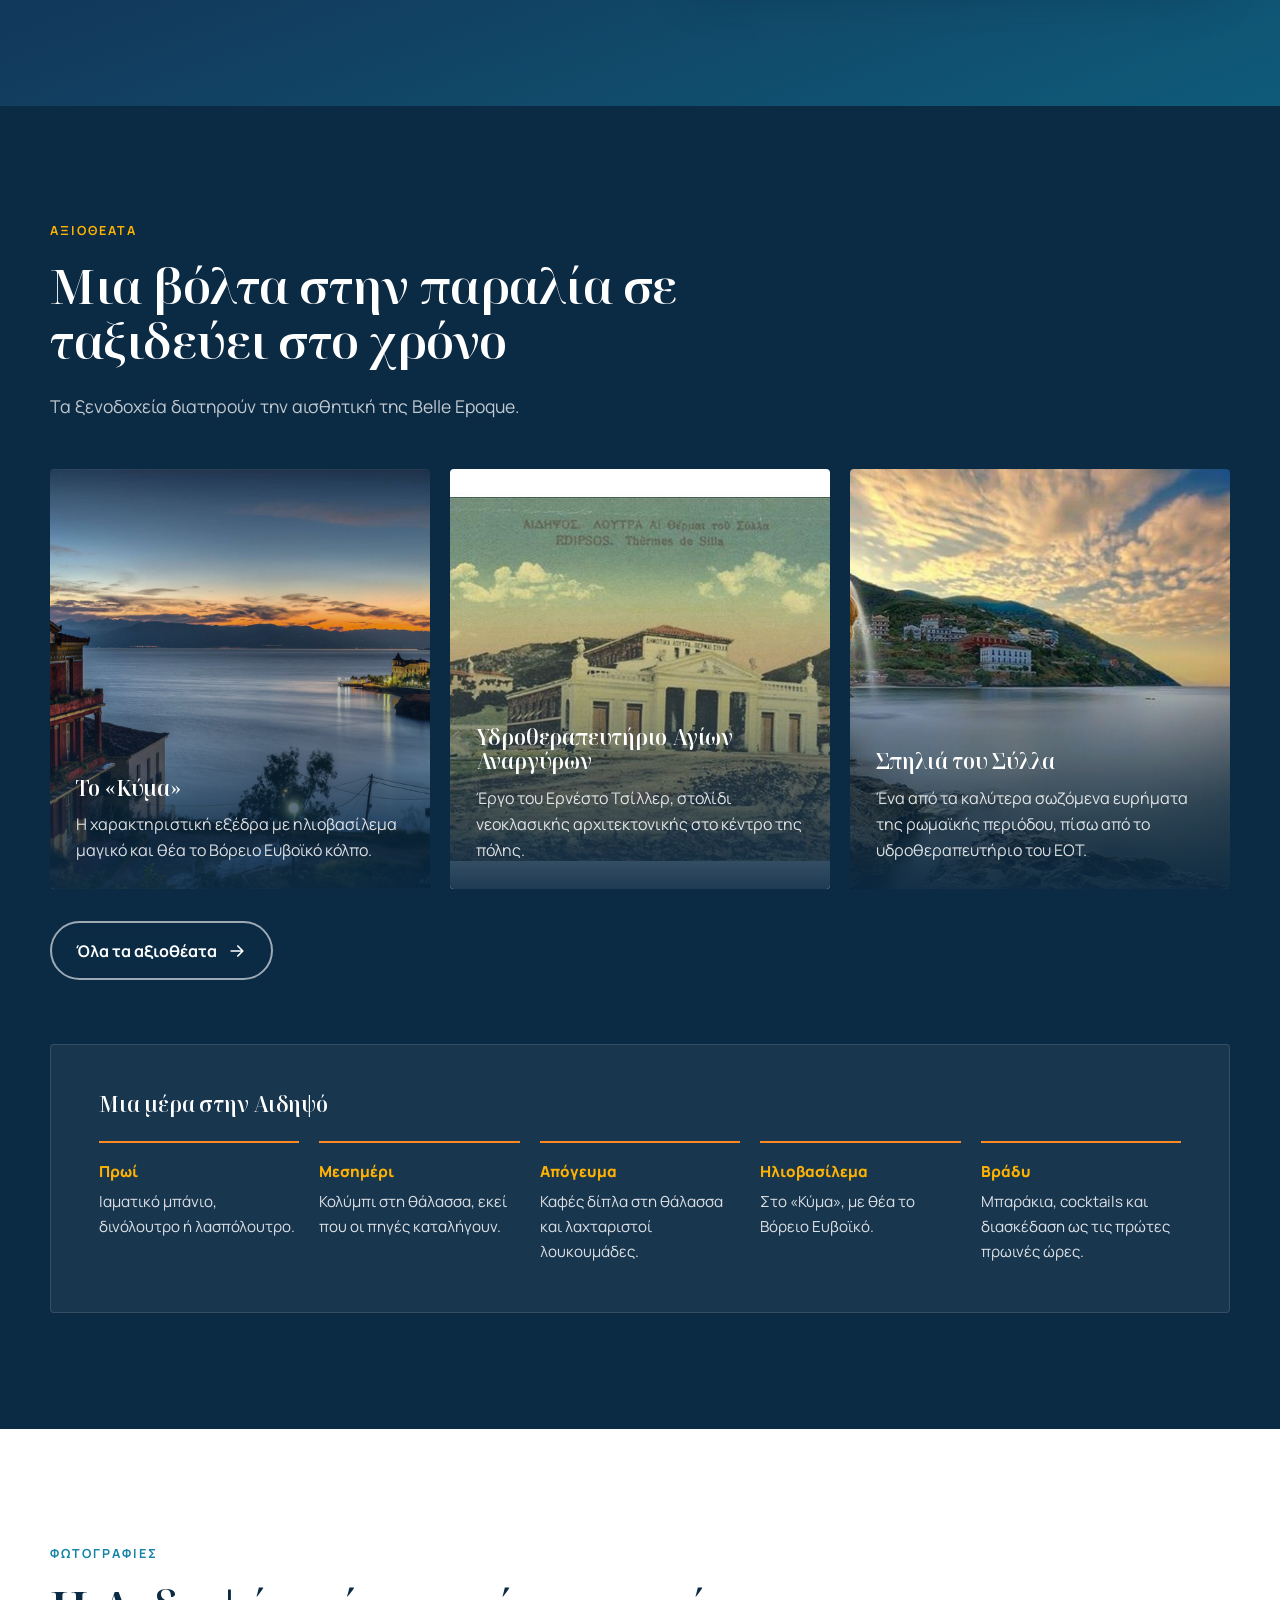
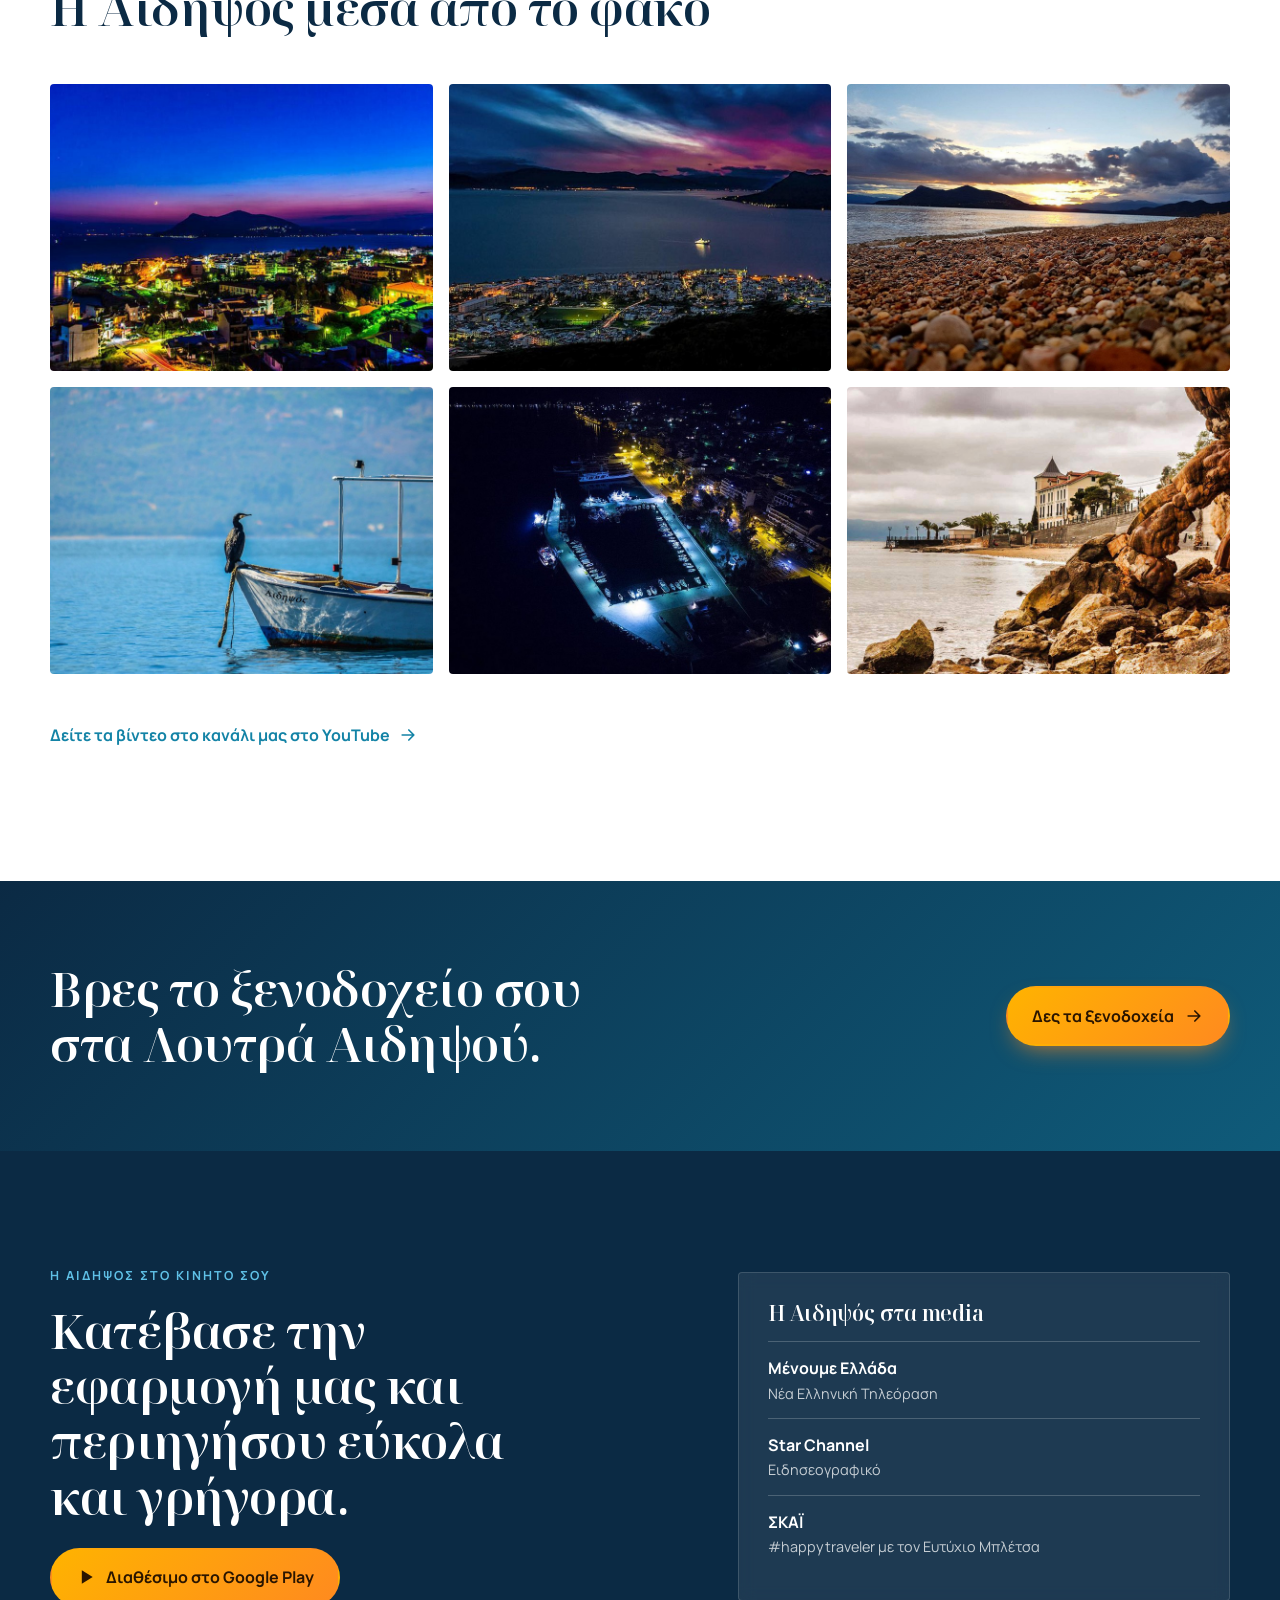
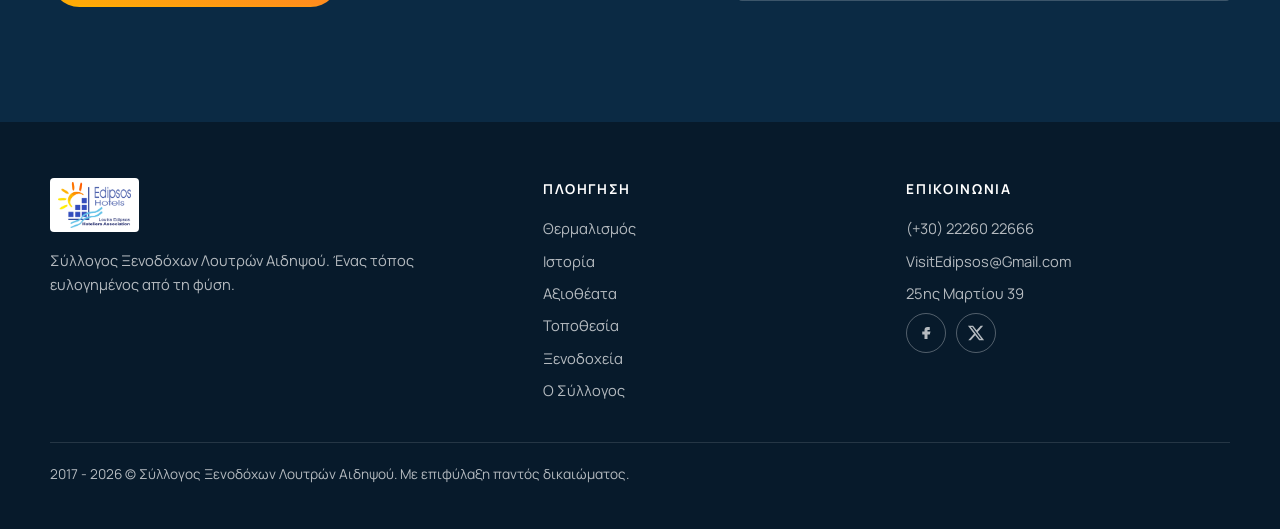
==== commit 315df9b7: "Add files via upload" ====
--- a/index.html
+++ b/index.html
@@ -263,7 +263,7 @@
           <li><a href="tel:+302226022666">(+30) 22260 22666</a></li>
           <li><a href="mailto:VisitEdipsos@Gmail.com">VisitEdipsos@Gmail.com</a></li>
           <li>25ης Μαρτίου 39</li>
-          <li><a href="https://www.facebook.com/visitedipsos.gr/" target="_blank" rel="noopener">Facebook</a> &middot; <a href="https://www.instagram.com/explore/tags/edipsos/" target="_blank" rel="noopener">Instagram</a> &middot; <a href="https://www.youtube.com/channel/UCyaTz2kGDLdaa71J5itsKyw" target="_blank" rel="noopener">YouTube</a></li>
+          <li class="foot-social"><a href="https://www.facebook.com/visitedipsos.gr/" target="_blank" rel="noopener" aria-label="Facebook"><svg viewBox="0 0 24 24" aria-hidden="true"><path d="M14 8h3V4h-3a4 4 0 0 0-4 4v2H7v4h3v6h4v-6h3l1-4h-4V8z"/></svg></a><a href="https://twitter.com/VisitEdipsos" target="_blank" rel="noopener" aria-label="X (Twitter)"><svg viewBox="0 0 24 24" aria-hidden="true"><path d="M18.244 2.25h3.308l-7.227 8.26 8.502 11.24H16.17l-5.214-6.817L4.99 21.75H1.68l7.73-8.835L1.254 2.25H8.08l4.713 6.231zm-1.161 17.52h1.833L7.084 4.126H5.117z"/></svg></a></li>
         </ul>
       </div>
     </div>
--- a/style.css
+++ b/style.css
@@ -5,10 +5,10 @@
   --aqua: #5fc0e6;
   --sun: #ff8a1f;
   --sun-2: #ffb300;
-  --sand: #faf6ef;
+  --sand: #f1f6fb;
   --white: #fff;
   --muted: #5b6b7a;
-  --radius: 18px;
+  --radius: 4px;
   --shadow: 0 18px 40px -18px rgba(11, 42, 68, .35);
   --font: "Manrope", system-ui, -apple-system, "Segoe UI", sans-serif;
   --font-display: "Noto Serif Display", Georgia, serif;
@@ -48,7 +48,7 @@
 .site-header { position: fixed; inset: 0 0 auto 0; z-index: 50; transition: background .3s, box-shadow .3s; }
 .site-header.scrolled { background: rgba(255, 255, 255, .92); backdrop-filter: blur(12px); box-shadow: 0 6px 24px -14px rgba(11, 42, 68, .4); }
 .nav { display: flex; align-items: center; gap: 1.5rem; min-height: 76px; }
-.brand img { height: 54px; width: auto; background: var(--white); border-radius: 12px; padding: 4px 8px; }
+.brand img { height: 54px; width: auto; background: var(--white); border-radius: 4px; padding: 4px 8px; }
 .menu { display: flex; gap: 1.3rem; margin-left: auto; }
 .menu a { text-decoration: none; font-weight: 600; font-size: .92rem; color: var(--white); position: relative; padding: 4px 0; }
 .menu a[aria-current="page"]::after { width: 100%; }
@@ -79,7 +79,7 @@
 .split { display: grid; grid-template-columns: 1fr 1fr; gap: clamp(32px, 6vw, 88px); align-items: center; }
 .split-media { position: relative; }
 .split-media img { border-radius: var(--radius); box-shadow: var(--shadow); aspect-ratio: 4 / 3; object-fit: cover; width: 100%; }
-.badge-float { position: absolute; left: -18px; bottom: 28px; display: flex; align-items: center; gap: .7rem; max-width: 260px; padding: .9rem 1.1rem; background: var(--white); border-radius: 14px; box-shadow: var(--shadow); font-weight: 700; font-size: .9rem; line-height: 1.3; color: var(--ink); }
+.badge-float { position: absolute; left: -18px; bottom: 28px; display: flex; align-items: center; gap: .7rem; max-width: 260px; padding: .9rem 1.1rem; background: var(--white); border-radius: 4px; box-shadow: var(--shadow); font-weight: 700; font-size: .9rem; line-height: 1.3; color: var(--ink); }
 .badge-float .ico { color: var(--sun); width: 28px; height: 28px; }
 .split-reverse .split-media { order: 2; }
 
@@ -87,7 +87,7 @@
 .section-sub { color: var(--muted); font-size: 1.1rem; }
 
 /* Why cards */
-.why { background: var(--sand); }
+.why { background: var(--white); }
 .cards { display: grid; grid-template-columns: repeat(4, 1fr); gap: 20px; }
 .card { background: var(--white); border-radius: var(--radius); padding: 2rem 1.6rem; box-shadow: 0 1px 0 rgba(11, 42, 68, .06), var(--shadow); transition: transform .25s; }
 .card:hover { transform: translateY(-6px); }
@@ -105,7 +105,7 @@
 .tl-item { border-top: 3px solid var(--sun); padding-top: 1.4rem; }
 .tl-tag { display: inline-block; font-size: .75rem; font-weight: 800; letter-spacing: .12em; text-transform: uppercase; color: var(--sea); margin-bottom: .6rem; }
 .tl-item p { color: var(--muted); }
-.quote { margin: 4rem 0 0; padding: 2.5rem; border-radius: var(--radius); background: var(--sand); font-family: var(--font-display); font-style: italic; font-size: clamp(1.4rem, 3vw, 2.1rem); text-align: center; color: var(--ink-2); }
+.quote { margin: 4rem 0 0; padding: 2.5rem; border-radius: var(--radius); background: var(--ink); font-family: var(--font-display); font-style: italic; font-size: clamp(1.4rem, 3vw, 2.1rem); text-align: center; color: var(--white); }
 
 /* Sights */
 .sights { background: var(--ink); color: var(--white); }
@@ -128,27 +128,62 @@
 .gallery-link { margin-top: 2rem; }
 
 /* Hotels */
-.hotels { background: var(--sand); }
-.hotel-grid { display: grid; grid-template-columns: repeat(auto-fill, minmax(280px, 1fr)); gap: 20px; }
-.hotel { background: var(--white); border-radius: var(--radius); overflow: hidden; box-shadow: var(--shadow); display: flex; flex-direction: column; }
-.hotel img { aspect-ratio: 4 / 3; object-fit: cover; width: 100%; }
-.hotel-body { padding: 1.3rem; display: flex; flex-direction: column; gap: .4rem; flex: 1; }
-.hotel-body h3 { margin: 0; }
-.hotel-body p { margin: 0; color: var(--muted); font-size: .95rem; }
-.hotel-body .link-arrow { margin-top: auto; padding-top: .6rem; }
+.hotels { background: var(--white); }
+.hotel-grid { display: grid; grid-template-columns: repeat(3, 1fr); grid-auto-rows: 1fr; gap: 20px; }
+.hotel { background: var(--white); border-radius: var(--radius); overflow: hidden; border: 1px solid rgba(11, 42, 68, .12); display: flex; flex-direction: column; transition: transform .25s, box-shadow .25s; }
+.hotel:hover { transform: translateY(-4px); box-shadow: var(--shadow); }
+.hotel-media { position: relative; aspect-ratio: 16 / 10; background: var(--ink); }
+.hotel-media img { position: absolute; inset: 0; width: 100%; height: 100%; object-fit: cover; object-position: center 35%; }
+.hotel-media.placeholder { display: grid; place-items: center; background: linear-gradient(135deg, var(--ink), #0f5b7a); }
+.hotel-media .initial { font-family: var(--font-display); font-size: 4.5rem; line-height: 1; color: rgba(255, 255, 255, .9); }
+.badge-spa { position: absolute; top: 12px; left: 12px; padding: .25rem .7rem; border-radius: 999px; background: var(--sun); color: #2a1500; font-size: .72rem; font-weight: 800; letter-spacing: .08em; }
+.hotel-body { padding: 1.2rem 1.3rem 1.3rem; display: flex; flex-direction: column; gap: .5rem; flex: 1; }
+.hotel-body h3 { margin: 0; font-size: 1.25rem; display: -webkit-box; -webkit-line-clamp: 2; line-clamp: 2; -webkit-box-orient: vertical; overflow: hidden; }
+.hotel-foot { margin-top: auto; padding-top: .8rem; display: flex; flex-direction: column; align-items: flex-start; gap: .2rem; }
+.btn-sm { padding: .6rem 1.1rem; font-size: .9rem; }
+.no-site { color: var(--muted); font-size: .88rem; }
+.phone-link { color: var(--sea); font-weight: 700; text-decoration: none; }
+.hotel-none { grid-column: 1 / -1; color: var(--muted); }
+.hotel-peek { position: absolute; inset: 0; display: flex; flex-direction: column; justify-content: center; align-items: flex-start; gap: .8rem; padding: 1.1rem 1.2rem; background: rgba(11, 42, 68, .94); color: var(--white); font-size: .9rem; line-height: 1.5; opacity: 0; visibility: hidden; transition: opacity .25s, visibility .25s; }
+.hotel-peek p { margin: 0; }
+.hotel:hover .hotel-peek, .hotel:focus-within .hotel-peek { opacity: 1; visibility: visible; }
+.btn-line { background: transparent; border-color: var(--ink); color: var(--ink); }
+.btn-line:hover { background: var(--ink); color: var(--white); }
+.hotel-foot { flex-direction: row; flex-wrap: wrap; gap: .5rem; }
+.hotel-foot .no-site, .hotel-foot .phone-link { flex-basis: 100%; }
+.hotel-modal { position: fixed; inset: 0; z-index: 100; display: grid; place-items: center; padding: 20px; background: rgba(5, 18, 30, .8); }
+.hotel-modal[hidden] { display: none; }
+.hotel-modal-panel { position: relative; width: min(720px, 100%); max-height: 90vh; overflow-y: auto; padding: clamp(24px, 4vw, 44px); border-radius: var(--radius); background: var(--white); color: var(--ink); }
+.hotel-modal-panel h3 { font-size: 1.7rem; margin-bottom: .4rem; }
+.modal-photo { width: 100%; aspect-ratio: 16 / 9; object-fit: cover; border-radius: var(--radius); margin-bottom: 1.2rem; }
+.hotel-modal-panel p { color: #33475b; }
+.hotel-modal-panel .stars { margin-bottom: 1rem; }
+.modal-list { margin: 0 0 1rem; padding-left: 1.2rem; color: #33475b; }
+.modal-list li { margin-bottom: .3rem; }
+.hotel-modal-panel .modal-contact { margin-top: 1.2rem; padding-top: 1rem; border-top: 1px solid rgba(11, 42, 68, .12); }
+.hotel-modal-panel .btn { margin-top: .6rem; }
+.hotel-modal-close { position: absolute; top: 10px; right: 10px; padding: 8px; border: 0; background: none; color: var(--ink); cursor: pointer; }
+.modal-open { overflow: hidden; }
+@media (hover: none) { .hotel-peek { display: none; } }
+.hotel-toolbar { position: sticky; top: 76px; z-index: 5; display: grid; gap: .7rem; margin-bottom: 1.2rem; padding: 1rem 0 .5rem; background: var(--white); border-bottom: 1px solid rgba(11, 42, 68, .1); }
+.hotel-search input { width: 100%; font: inherit; padding: .85rem 1rem; border-radius: 4px; border: 1px solid rgba(11, 42, 68, .25); background: var(--white); color: var(--ink); }
+.hotel-search input:focus { outline: 2px solid var(--sea); outline-offset: 1px; }
+.sr-only { position: absolute; width: 1px; height: 1px; margin: -1px; padding: 0; overflow: hidden; clip: rect(0, 0, 0, 0); white-space: nowrap; border: 0; }
 .hotel-empty { grid-column: 1 / -1; display: flex; flex-wrap: wrap; align-items: center; justify-content: space-between; gap: 1.5rem; padding: clamp(24px, 4vw, 48px); border-radius: var(--radius); background: var(--white); border: 2px dashed rgba(19, 131, 166, .4); }
 .hotel-empty h3 { margin-bottom: .3rem; }
 .hotel-empty p { margin: 0; color: var(--muted); max-width: 56ch; }
 
 /* App */
-.app { background: linear-gradient(135deg, var(--aqua), #b8e6f5); }
+.app { background: var(--ink); color: var(--white); }
+.app .eyebrow.dark { color: var(--aqua); }
+.app .btn-dark { background: linear-gradient(135deg, var(--sun-2), var(--sun)); color: #2a1500; }
 .app-inner { display: grid; grid-template-columns: 1.3fr 1fr; gap: 48px; align-items: center; }
 .app h2 { max-width: 18ch; }
-.media-box { background: rgba(255, 255, 255, .75); backdrop-filter: blur(8px); border-radius: var(--radius); padding: 1.8rem; }
+.media-box { background: rgba(255, 255, 255, .08); border: 1px solid rgba(255, 255, 255, .14); backdrop-filter: blur(8px); border-radius: var(--radius); padding: 1.8rem; }
 .media-box h3 { margin-bottom: 1rem; }
 .media-box ul { list-style: none; margin: 0; padding: 0; }
-.media-box li { display: flex; flex-direction: column; padding: .8rem 0; border-top: 1px solid rgba(11, 42, 68, .15); }
-.media-box li span { color: var(--muted); font-size: .9rem; }
+.media-box li { display: flex; flex-direction: column; padding: .8rem 0; border-top: 1px solid rgba(255, 255, 255, .2); }
+.media-box li span { color: rgba(255, 255, 255, .75); font-size: .9rem; }
 
 /* Contact */
 .contact { background: var(--ink); color: var(--white); }
@@ -164,7 +199,7 @@
 .socials a:hover { background: var(--sun); border-color: var(--sun); color: #2a1500; }
 .form { display: grid; gap: 1rem; background: rgba(255, 255, 255, .06); border: 1px solid rgba(255, 255, 255, .14); border-radius: var(--radius); padding: clamp(20px, 3vw, 36px); }
 .form label { display: grid; gap: .4rem; font-weight: 600; font-size: .9rem; }
-.form input, .form textarea { font: inherit; padding: .85rem 1rem; border-radius: 12px; border: 1px solid rgba(255, 255, 255, .25); background: rgba(255, 255, 255, .08); color: var(--white); }
+.form input, .form textarea { font: inherit; padding: .85rem 1rem; border-radius: 4px; border: 1px solid rgba(255, 255, 255, .25); background: rgba(255, 255, 255, .08); color: var(--white); }
 .form input:focus, .form textarea:focus { outline: 2px solid var(--aqua); outline-offset: 1px; }
 .form .btn { justify-self: start; }
 .form-note { margin: 0; font-size: .9rem; min-height: 1.2em; }
@@ -172,17 +207,21 @@
 /* Footer */
 .site-footer { background: #071a2b; color: rgba(255, 255, 255, .7); padding: 56px 0 28px; font-size: .92rem; }
 .foot-grid { display: grid; grid-template-columns: 1.4fr 1fr 1fr; gap: 40px; }
-.foot-grid img { height: 54px; width: auto; background: var(--white); border-radius: 10px; padding: 4px 8px; margin-bottom: 1rem; }
+.foot-grid img { height: 54px; width: auto; background: var(--white); border-radius: 4px; padding: 4px 8px; margin-bottom: 1rem; }
 .foot-grid h4 { color: var(--white); font-size: .85rem; text-transform: uppercase; letter-spacing: .12em; margin: 0 0 1rem; }
 .foot-grid ul { list-style: none; margin: 0; padding: 0; display: grid; gap: .5rem; }
 .foot-grid a { text-decoration: none; }
 .foot-grid a:hover { color: var(--sun-2); }
+.foot-social { display: flex; gap: .6rem; }
+.foot-social a { display: grid; place-items: center; width: 40px; height: 40px; border-radius: 50%; border: 1px solid rgba(255, 255, 255, .3); transition: background .2s, border-color .2s, color .2s; }
+.foot-social a:hover { background: var(--sun); border-color: var(--sun); color: #2a1500; }
+.foot-social svg { width: 18px; height: 18px; fill: currentColor; }
 .foot-bottom { margin-top: 40px; padding-top: 20px; border-top: 1px solid rgba(255, 255, 255, .12); font-size: .85rem; }
 
 /* Lightbox */
 .lightbox { position: fixed; inset: 0; z-index: 100; background: rgba(5, 18, 30, .94); display: grid; place-items: center; padding: 24px; }
 .lightbox[hidden] { display: none; }
-.lightbox img { max-height: 88vh; border-radius: 12px; }
+.lightbox img { max-height: 88vh; border-radius: 4px; }
 .lb-close { position: absolute; top: 18px; right: 18px; background: none; border: 0; color: var(--white); cursor: pointer; padding: 8px; }
 .lb-close .ico { width: 32px; height: 32px; }
 
@@ -236,6 +275,8 @@
 .crumbs span { margin: 0 .4rem; }
 
 .prose { max-width: 760px; }
+.prose-wide { max-width: none; }
+.prose-wide > p { max-width: 760px; }
 .prose p { color: #33475b; }
 .prose h2 { margin-top: 1.6em; font-size: clamp(1.6rem, 3vw, 2.2rem); }
 .prose h3 { margin-top: 1.4em; }
@@ -244,28 +285,28 @@
 .prose li { margin-bottom: .4rem; }
 .layout { display: grid; grid-template-columns: 1fr 300px; gap: clamp(32px, 5vw, 72px); align-items: start; }
 .aside { position: sticky; top: 100px; display: grid; gap: 16px; }
-.aside-box { background: var(--sand); border-radius: var(--radius); padding: 1.4rem; }
-.aside-box h3 { font-size: 1.1rem; margin-bottom: .6rem; }
+.aside-box { background: var(--ink); color: var(--white); border-radius: var(--radius); padding: 1.4rem; }
+.aside-box h3 { font-size: 1.1rem; margin-bottom: .6rem; color: var(--white); }
 .aside-box ul { list-style: none; margin: 0; padding: 0; display: grid; gap: .4rem; }
-.aside-box a { text-decoration: none; color: var(--sea); font-weight: 600; font-size: .95rem; }
-.aside-box a:hover { color: var(--sun); }
-.aside-box p { margin: 0; font-size: .92rem; color: var(--muted); }
-
-.notice { border-left: 4px solid var(--sun); background: #fff6e8; padding: 1rem 1.2rem; border-radius: 0 12px 12px 0; font-size: .95rem; color: #5a3b00; margin: 1.5rem 0; }
-.notice.info { border-color: var(--sea); background: #e8f5fa; color: #0b3a50; }
+.aside-box a { text-decoration: none; color: var(--aqua); font-weight: 600; font-size: .95rem; }
+.aside-box a:hover { color: var(--sun-2); }
+.aside-box p { margin: 0; font-size: .92rem; color: rgba(255, 255, 255, .78); }
+
+.notice { border-left: 4px solid var(--sun); background: var(--ink); padding: 1rem 1.2rem; border-radius: 0 4px 4px 0; font-size: .95rem; color: var(--white); margin: 1.5rem 0; }
+.notice.info { border-color: var(--aqua); background: var(--ink); color: var(--white); }
 
 .figure { margin: 2rem 0; }
 .figure img { border-radius: var(--radius); box-shadow: var(--shadow); width: 100%; }
 .figure figcaption { font-size: .85rem; color: var(--muted); margin-top: .5rem; }
 
-.table-wrap { overflow-x: auto; margin: 1.5rem 0; border-radius: 14px; border: 1px solid rgba(11, 42, 68, .12); }
+.table-wrap { overflow-x: auto; margin: 1.5rem 0; border-radius: 4px; border: 1px solid rgba(11, 42, 68, .12); }
 table { border-collapse: collapse; width: 100%; font-size: .92rem; min-width: 560px; }
 th, td { padding: .7rem 1rem; text-align: left; border-bottom: 1px solid rgba(11, 42, 68, .08); }
 thead th { background: var(--ink); color: var(--white); font-weight: 700; }
-tbody tr:nth-child(even) { background: var(--sand); }
-caption { text-align: left; font-weight: 800; padding: .8rem 1rem; background: var(--sand); }
-
-details { border: 1px solid rgba(11, 42, 68, .14); border-radius: 14px; padding: 0 1.2rem; margin-bottom: 12px; background: var(--white); }
+tbody tr:nth-child(even) { background: #f6f7f9; }
+caption { text-align: left; font-weight: 800; padding: .8rem 1rem; background: var(--ink); color: var(--white); }
+
+details { border: 1px solid rgba(11, 42, 68, .14); border-radius: 4px; padding: 0 1.2rem; margin-bottom: 12px; background: var(--white); }
 summary { cursor: pointer; font-weight: 700; padding: 1rem 0; list-style: none; display: flex; justify-content: space-between; gap: 1rem; }
 summary::after { content: "+"; font-size: 1.4rem; line-height: 1; color: var(--sun); }
 details[open] summary::after { content: "\2212"; }
@@ -275,12 +316,13 @@
 
 .feature-grid { display: grid; grid-template-columns: repeat(3, 1fr); gap: 20px; margin: 2rem 0; }
 .feature-grid.two { grid-template-columns: repeat(2, 1fr); }
-.feature { background: var(--sand); border-radius: var(--radius); padding: 1.5rem; }
-.feature h3 { margin-bottom: .4rem; font-size: 1.15rem; }
-.feature p { margin: 0; color: var(--muted); font-size: .95rem; }
+.feature { background: var(--ink); color: var(--white); border-radius: var(--radius); padding: 1.5rem; }
+.feature h3 { margin-bottom: .4rem; font-size: 1.15rem; color: var(--white); }
+.feature p { margin: 0; color: rgba(255, 255, 255, .78); font-size: .95rem; }
+.feature .tag { color: var(--aqua); }
 
 .photo-strip { display: grid; grid-template-columns: repeat(auto-fill, minmax(220px, 1fr)); gap: 14px; margin-top: 2rem; }
-.photo-strip button { padding: 0; border: 0; border-radius: 14px; overflow: hidden; background: none; cursor: zoom-in; }
+.photo-strip button { padding: 0; border: 0; border-radius: 4px; overflow: hidden; background: none; cursor: zoom-in; }
 .photo-strip img { width: 100%; aspect-ratio: 4 / 3; object-fit: cover; transition: transform .5s; }
 .photo-strip button:hover img { transform: scale(1.06); }
 
@@ -292,21 +334,31 @@
 .phones a { color: var(--sea); font-weight: 700; text-decoration: none; }
 
 .cat-grid { display: grid; grid-template-columns: repeat(3, 1fr); gap: 16px; margin-bottom: 3rem; }
-.cat { display: flex; justify-content: space-between; align-items: center; gap: 1rem; padding: 1.1rem 1.3rem; border-radius: 14px; background: var(--white); border: 1px solid rgba(11, 42, 68, .12); font-weight: 700; transition: border-color .2s, transform .2s; }
+.cat { display: flex; justify-content: space-between; align-items: center; gap: 1rem; padding: 1.1rem 1.3rem; border-radius: 4px; background: var(--white); border: 1px solid rgba(11, 42, 68, .12); font-weight: 700; transition: border-color .2s, transform .2s; }
 .cat b { font-family: var(--font-display); font-size: 1.5rem; color: var(--sea); }
-.hotel.no-img .hotel-body { min-height: 150px; border-top: 4px solid var(--aqua); }
+.filters { display: flex; flex-wrap: wrap; gap: .6rem; }
+.filter-btn { font: inherit; font-weight: 700; padding: .6rem 1.2rem; border-radius: 999px; border: 2px solid rgba(11, 42, 68, .18); background: var(--white); color: var(--ink); cursor: pointer; transition: background .2s, border-color .2s, color .2s; }
+.filter-btn:hover { border-color: var(--sun); }
+.filter-btn.active { background: var(--ink); border-color: var(--ink); color: var(--white); }
+.hotel-count { color: var(--muted); font-size: .92rem; margin: 0; }
+.stars { display: inline-flex; gap: 2px; color: var(--sun-2); }
+.stars svg { width: 18px; height: 18px; fill: currentColor; }
 .tag { display: inline-block; font-size: .75rem; font-weight: 800; letter-spacing: .08em; text-transform: uppercase; color: var(--sea); }
 
 .board { display: grid; grid-template-columns: repeat(3, 1fr); gap: 16px; margin: 1.5rem 0 2rem; }
-.member { background: var(--sand); border-radius: 14px; padding: 1.1rem 1.3rem; }
-.member span { display: block; font-size: .8rem; font-weight: 700; color: var(--sea); text-transform: uppercase; letter-spacing: .06em; }
+.member { background: var(--ink); color: var(--white); border-radius: 4px; padding: 1.1rem 1.3rem; }
+.member span { display: block; font-size: .8rem; font-weight: 700; color: var(--aqua); text-transform: uppercase; letter-spacing: .06em; }
 .member strong { display: block; margin-top: .2rem; font-size: 1.05rem; }
+.member strong, .feature strong, .notice strong { color: var(--white); }
 
 .cta-band { background: linear-gradient(135deg, var(--ink), #0f5b7a); color: var(--white); padding: clamp(48px, 7vw, 80px) 0; }
 .cta-inner { display: flex; flex-wrap: wrap; align-items: center; justify-content: space-between; gap: 24px; }
 .cta-inner h2 { margin: 0; max-width: 22ch; }
 
 @media (max-width: 1240px) { .nav-cta { display: none; } }
+@media (max-width: 1000px) { .hotel-grid { grid-template-columns: repeat(2, 1fr); } }
+@media (max-width: 700px) { .hotel-toolbar { position: static; } }
+@media (max-width: 560px) { .hotel-grid { grid-template-columns: 1fr; } }
 @media (max-width: 1000px) {
   .layout { grid-template-columns: 1fr; }
   .aside { position: static; }
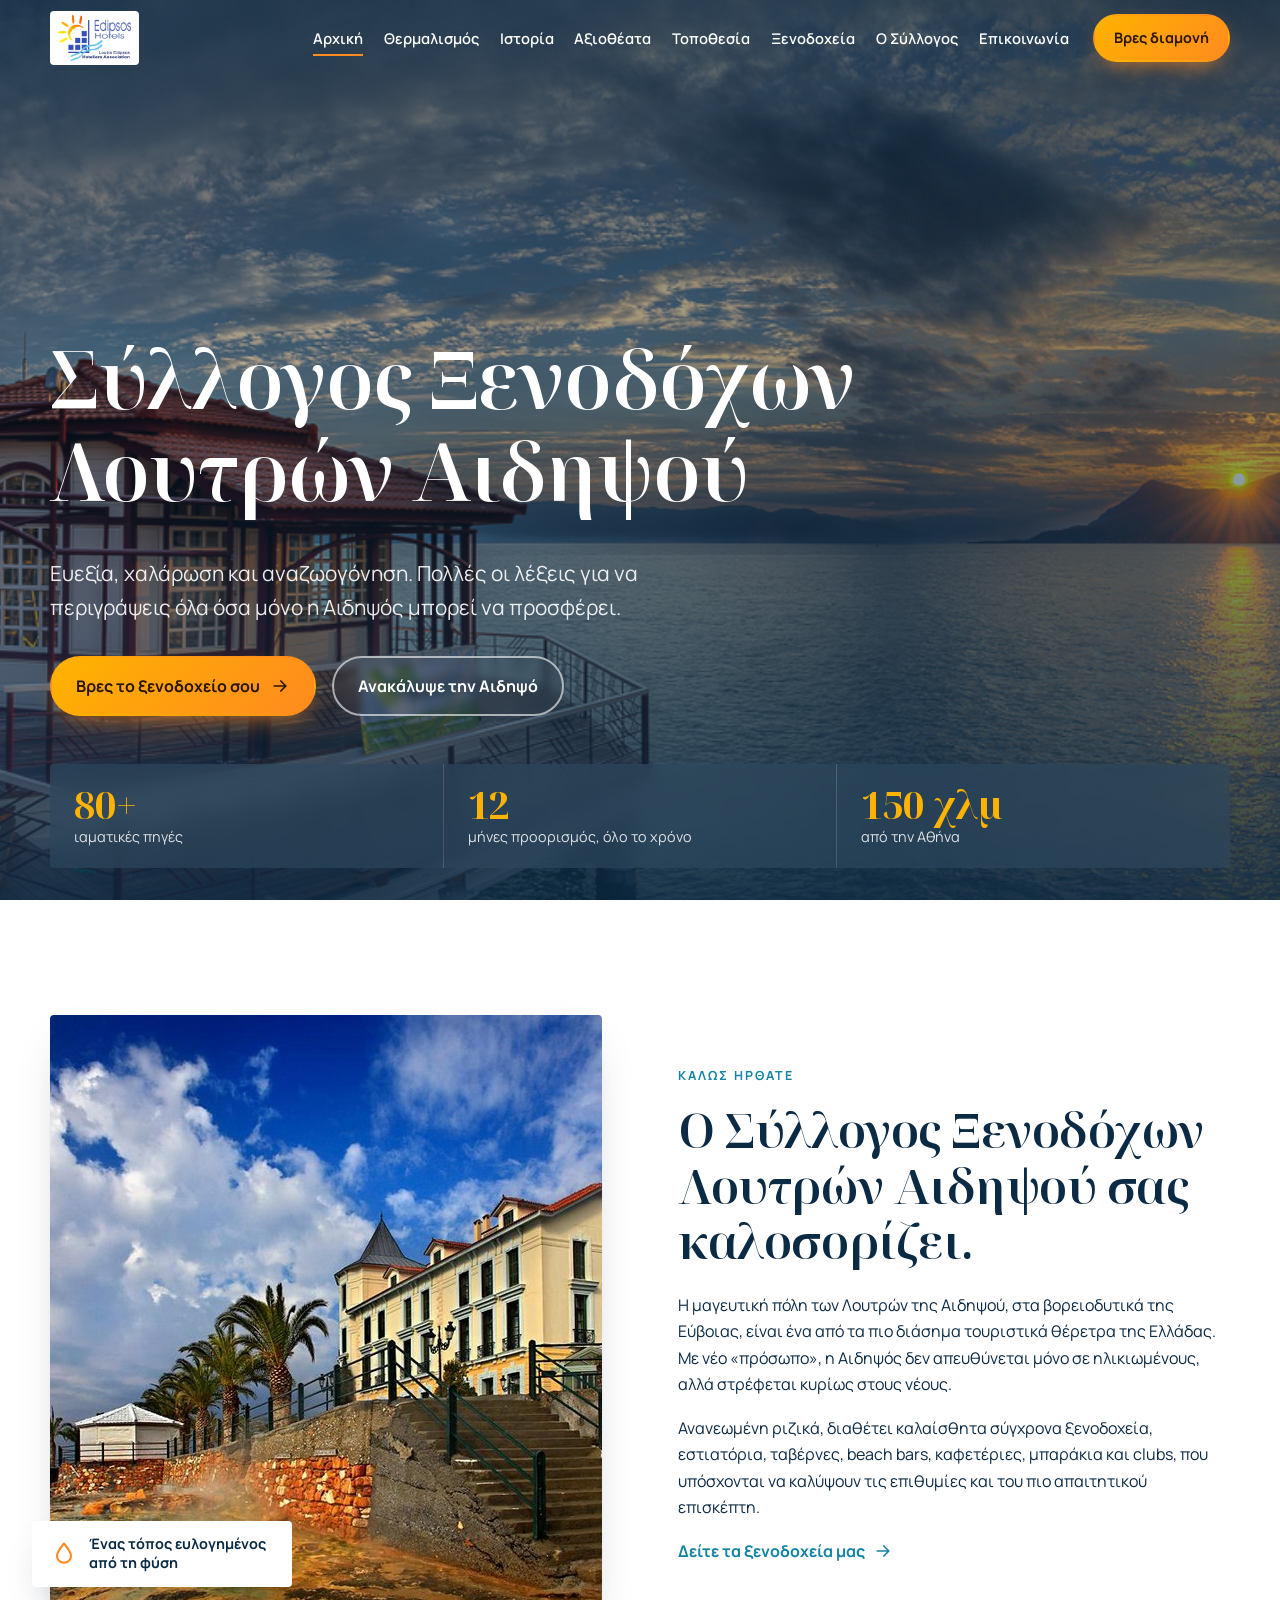
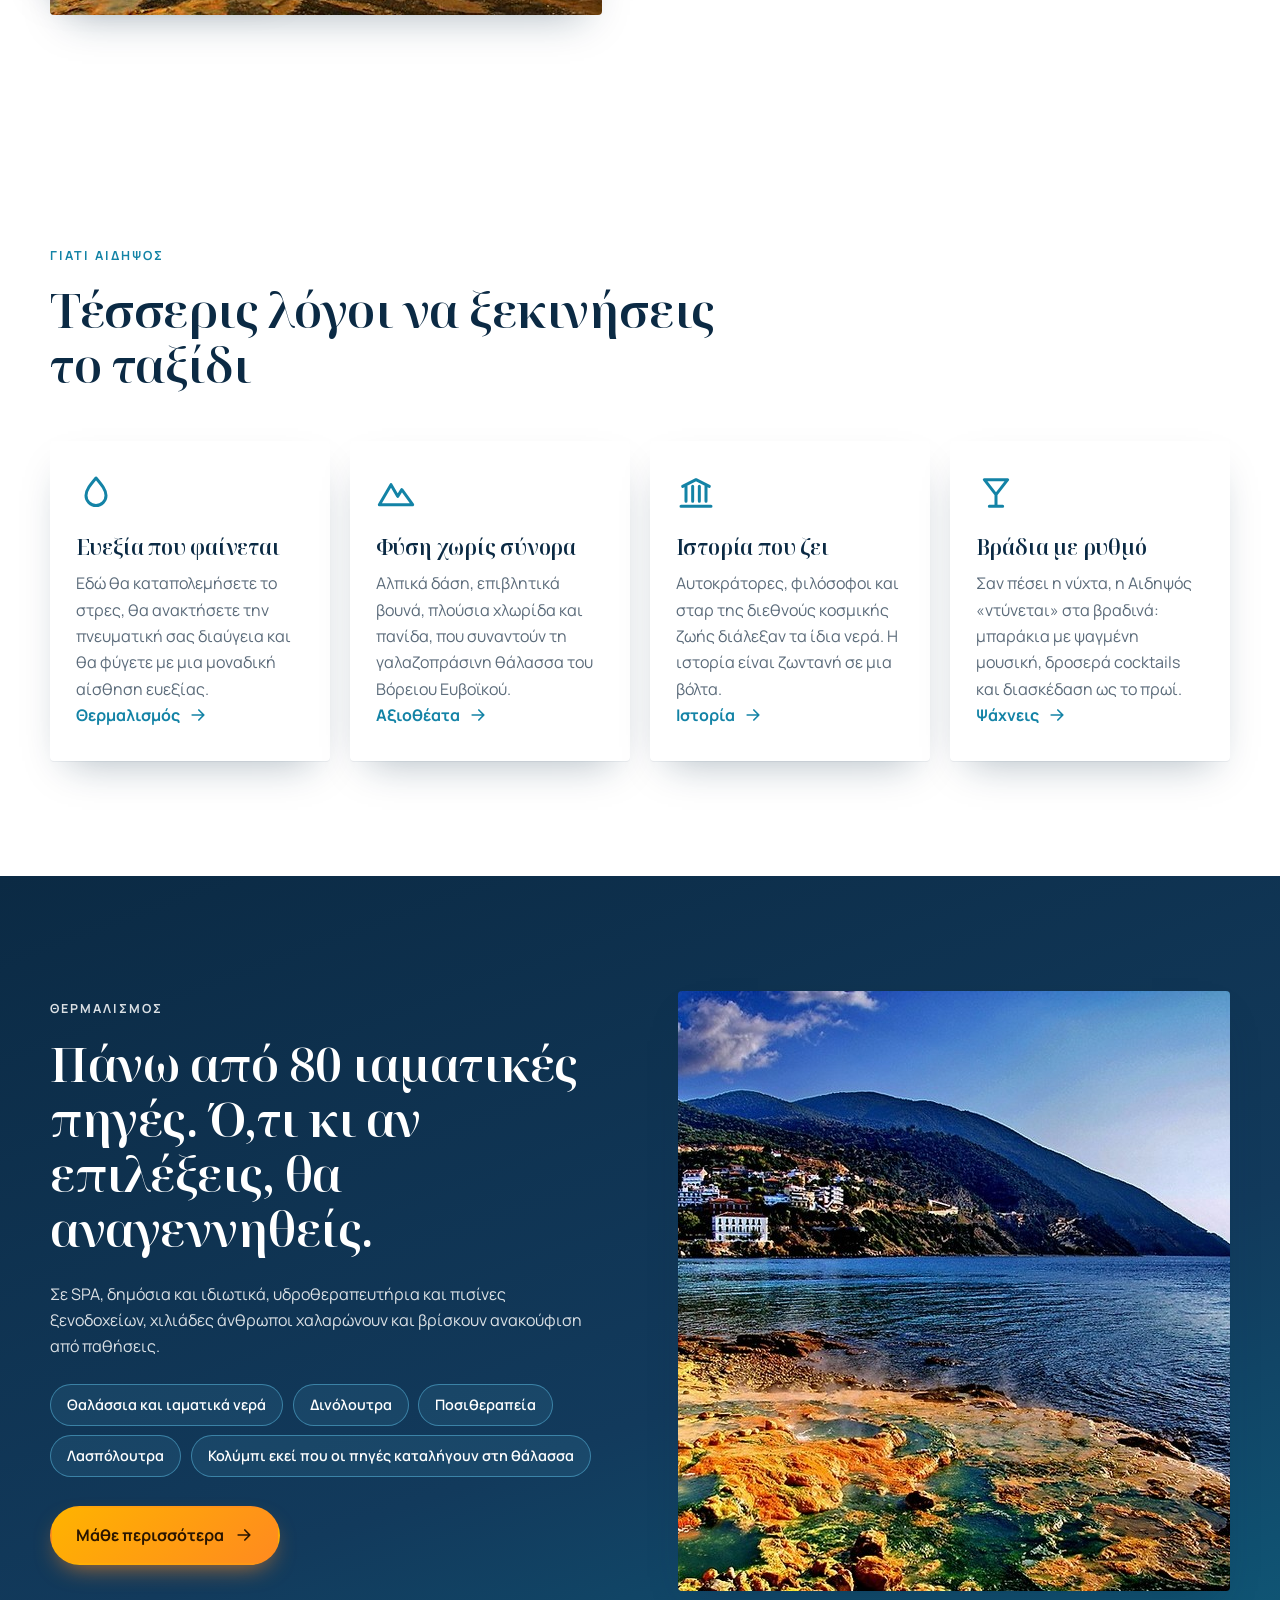
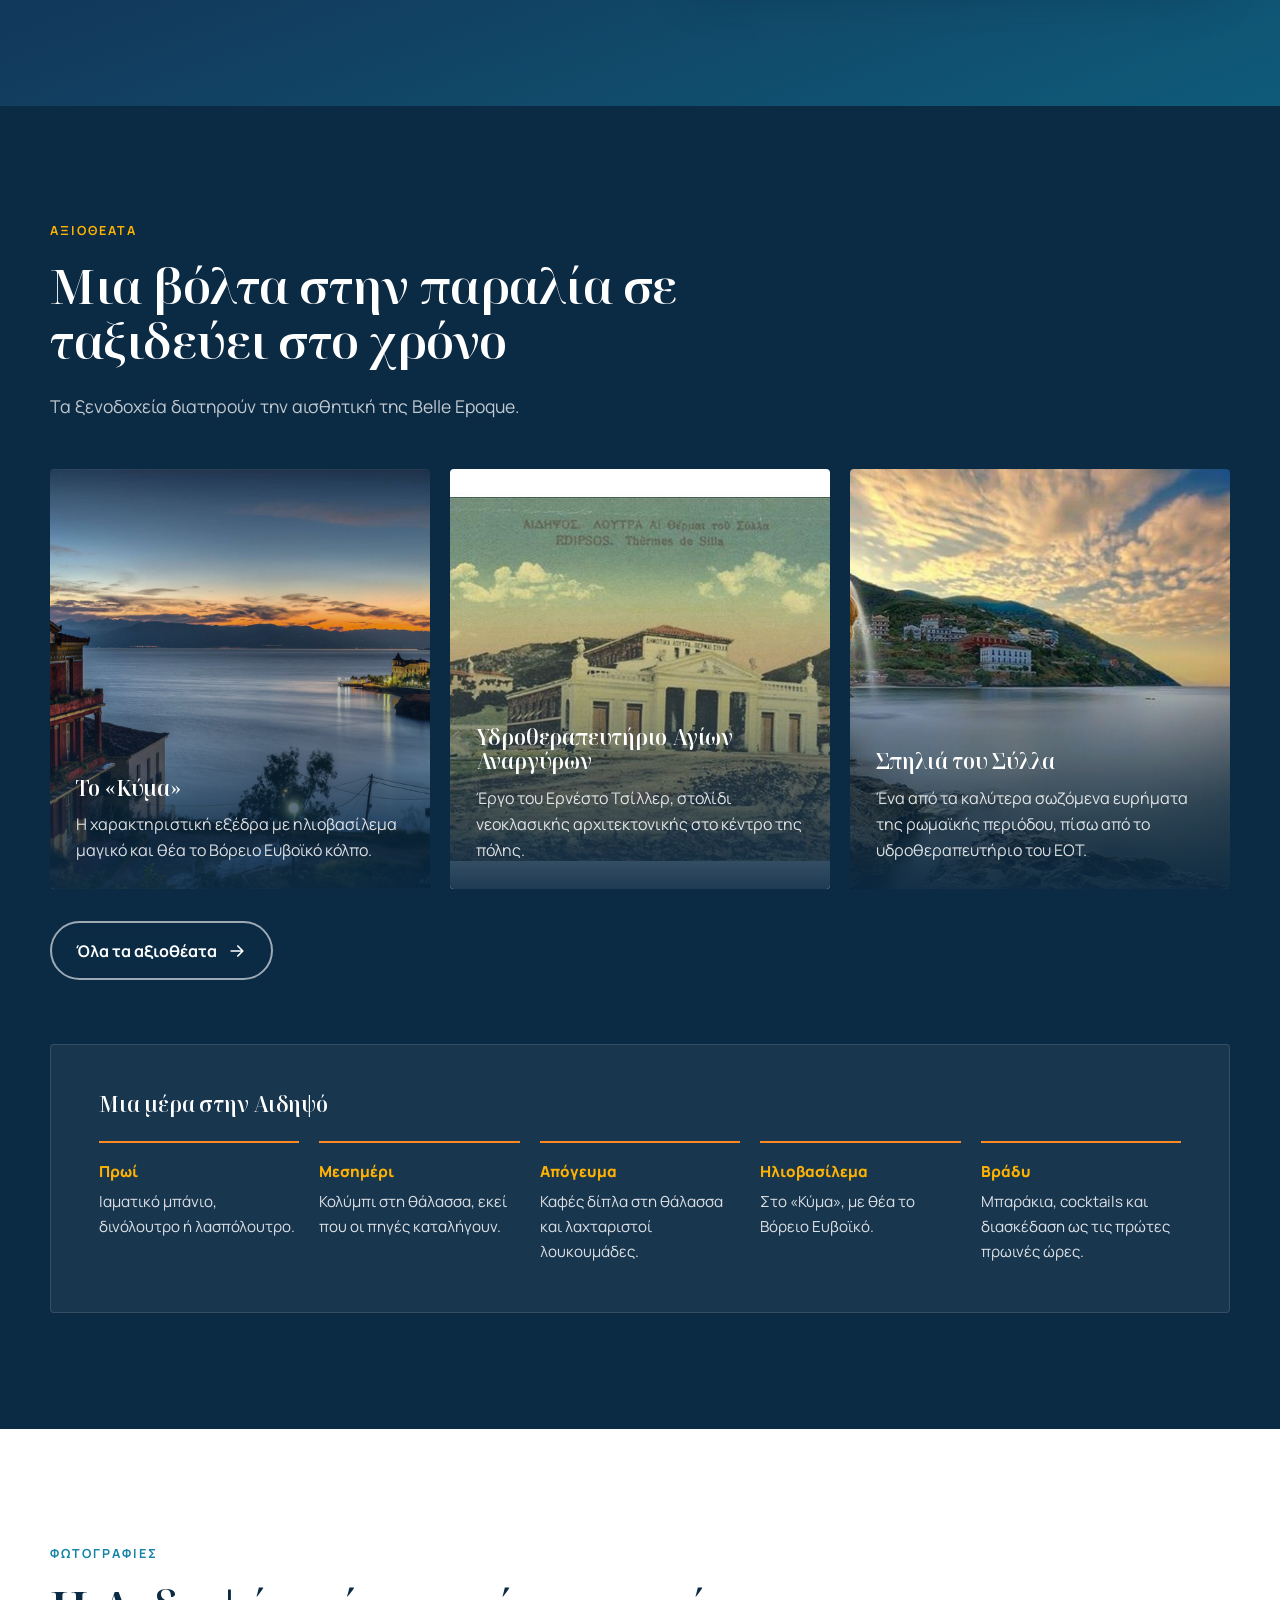
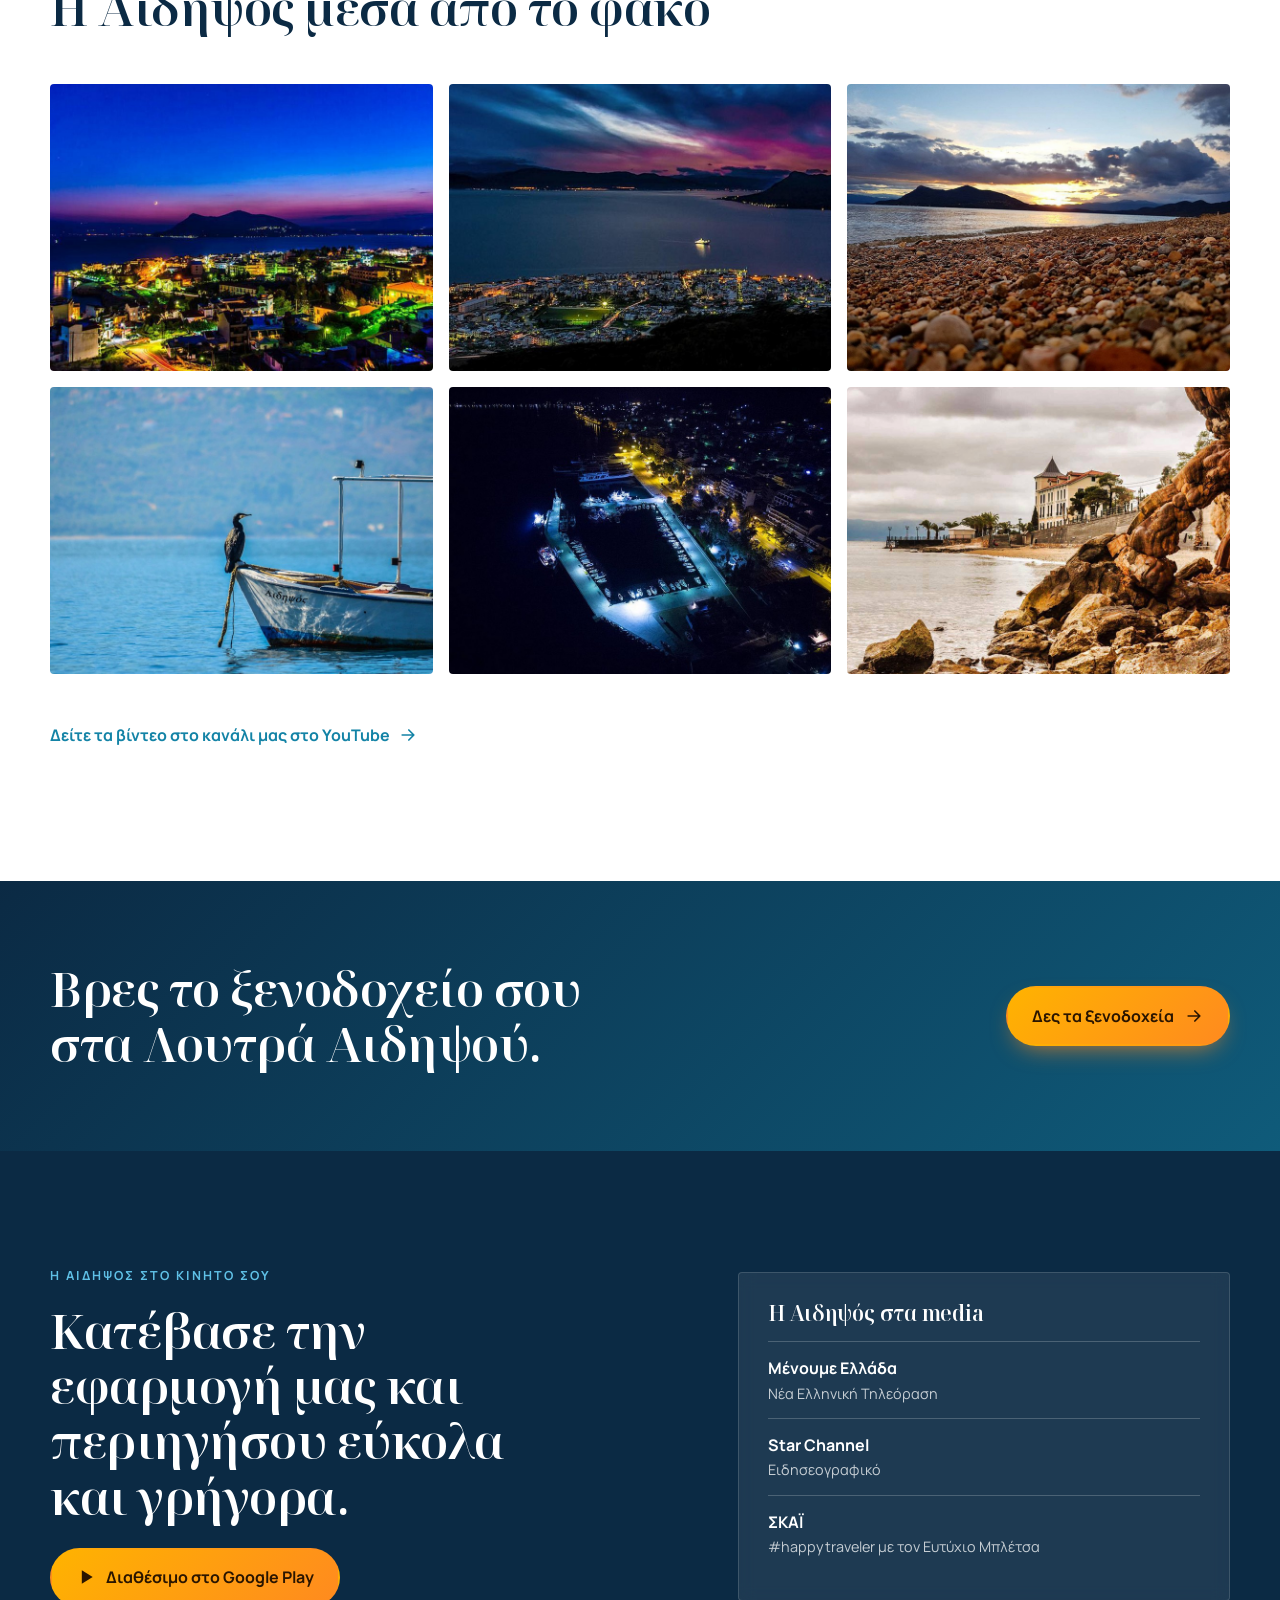
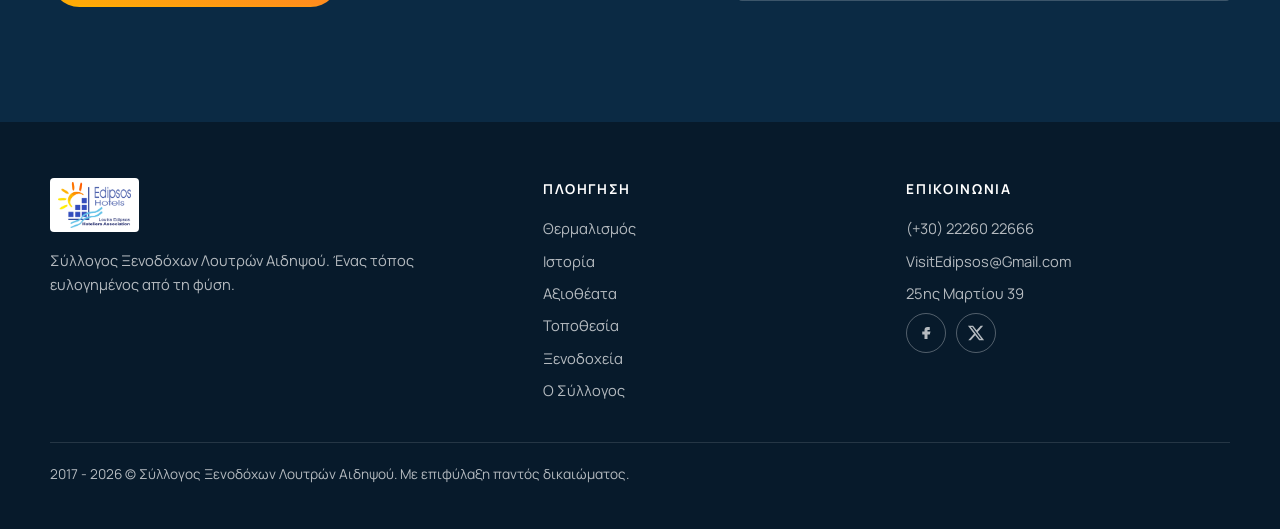
==== commit eeda0b80: "Add files via upload" ====
--- a/index.html
+++ b/index.html
@@ -65,8 +65,7 @@
 <section class="hero">
   <div class="hero-bg" role="img" aria-label="Ηλιοβασίλεμα από το Κύμα, την εξέδρα των Λουτρών Αιδηψού"></div>
   <div class="container hero-inner">
-    <p class="eyebrow reveal">Σύλλογος Ξενοδόχων Λουτρών Αιδηψού</p>
-    <h1 class="reveal">Βουνό και θάλασσα <em>γίνονται ένα.</em></h1>
+    <h1 class="reveal">Σύλλογος Ξενοδόχων Λουτρών Αιδηψού</h1>
     <p class="lead reveal">Ευεξία, χαλάρωση και αναζωογόνηση. Πολλές οι λέξεις για να περιγράψεις όλα όσα μόνο η Αιδηψός μπορεί να προσφέρει.</p>
     <div class="hero-actions reveal">
       <a class="btn btn-sun" href="xenodoxeia.html">Βρες το ξενοδοχείο σου <svg class="ico"><use href="#i-arrow"/></svg></a>
--- a/style.css
+++ b/style.css
@@ -65,7 +65,7 @@
 .hero-bg { position: absolute; inset: 0; background: url("hero-sunset.jpg") center/cover no-repeat; transform: scale(1.05); animation: drift 24s ease-in-out infinite alternate; }
 .hero::before { content: ""; position: absolute; inset: 0; z-index: 1; background: linear-gradient(180deg, rgba(11, 42, 68, .55) 0%, rgba(11, 42, 68, .25) 40%, rgba(11, 42, 68, .85) 100%); }
 .hero-inner { position: relative; z-index: 2; padding: 160px 0 48px; max-width: 1180px; }
-.hero h1 { max-width: 14ch; }
+.hero h1 { max-width: 18ch; }
 .hero h1 em { font-style: italic; color: var(--sun-2); }
 .lead { font-size: clamp(1.05rem, 2vw, 1.3rem); max-width: 52ch; color: rgba(255, 255, 255, .9); }
 .hero-actions { display: flex; flex-wrap: wrap; gap: 1rem; margin-top: 2rem; }
@@ -320,6 +320,9 @@
 .feature h3 { margin-bottom: .4rem; font-size: 1.15rem; color: var(--white); }
 .feature p { margin: 0; color: rgba(255, 255, 255, .78); font-size: .95rem; }
 .feature .tag { color: var(--aqua); }
+.feature .link-arrow, .feature .phones a { color: var(--aqua); }
+.feature .link-arrow:hover, .feature .phones a:hover { color: var(--sun-2); }
+.feature .phones, .feature .phones li { color: rgba(255, 255, 255, .85); }
 
 .photo-strip { display: grid; grid-template-columns: repeat(auto-fill, minmax(220px, 1fr)); gap: 14px; margin-top: 2rem; }
 .photo-strip button { padding: 0; border: 0; border-radius: 4px; overflow: hidden; background: none; cursor: zoom-in; }
@@ -351,6 +354,21 @@
 .member strong { display: block; margin-top: .2rem; font-size: 1.05rem; }
 .member strong, .feature strong, .notice strong { color: var(--white); }
 
+.guide-split { align-items: start; }
+.band-dark { background: var(--ink); color: var(--white); }
+.band-dark h2, .band-dark h3 { color: var(--white); }
+.band-dark p { color: rgba(255, 255, 255, .82); }
+.band-dark .band-inner { max-width: 900px; margin-left: max(20px, calc((100% - 1180px) / 2)); }
+.band-dark details { background: rgba(255, 255, 255, .06); border-color: rgba(255, 255, 255, .16); color: var(--white); }
+.band-dark details > div { color: rgba(255, 255, 255, .85); }
+.band-dark details strong { color: var(--white); }
+.band-dark .figure figcaption { color: rgba(255, 255, 255, .7); }
+.band-dark .feature { background: rgba(255, 255, 255, .07); border: 1px solid rgba(255, 255, 255, .14); }
+.contra { padding: clamp(24px, 3vw, 36px); border-radius: var(--radius); background: var(--ink); color: var(--white); }
+.contra h3 { margin-top: 0; color: var(--white); }
+.contra ul { margin: 0; padding-left: 1.2rem; color: rgba(255, 255, 255, .85); }
+.contra li { margin-bottom: .5rem; }
+
 .cta-band { background: linear-gradient(135deg, var(--ink), #0f5b7a); color: var(--white); padding: clamp(48px, 7vw, 80px) 0; }
 .cta-inner { display: flex; flex-wrap: wrap; align-items: center; justify-content: space-between; gap: 24px; }
 .cta-inner h2 { margin: 0; max-width: 22ch; }
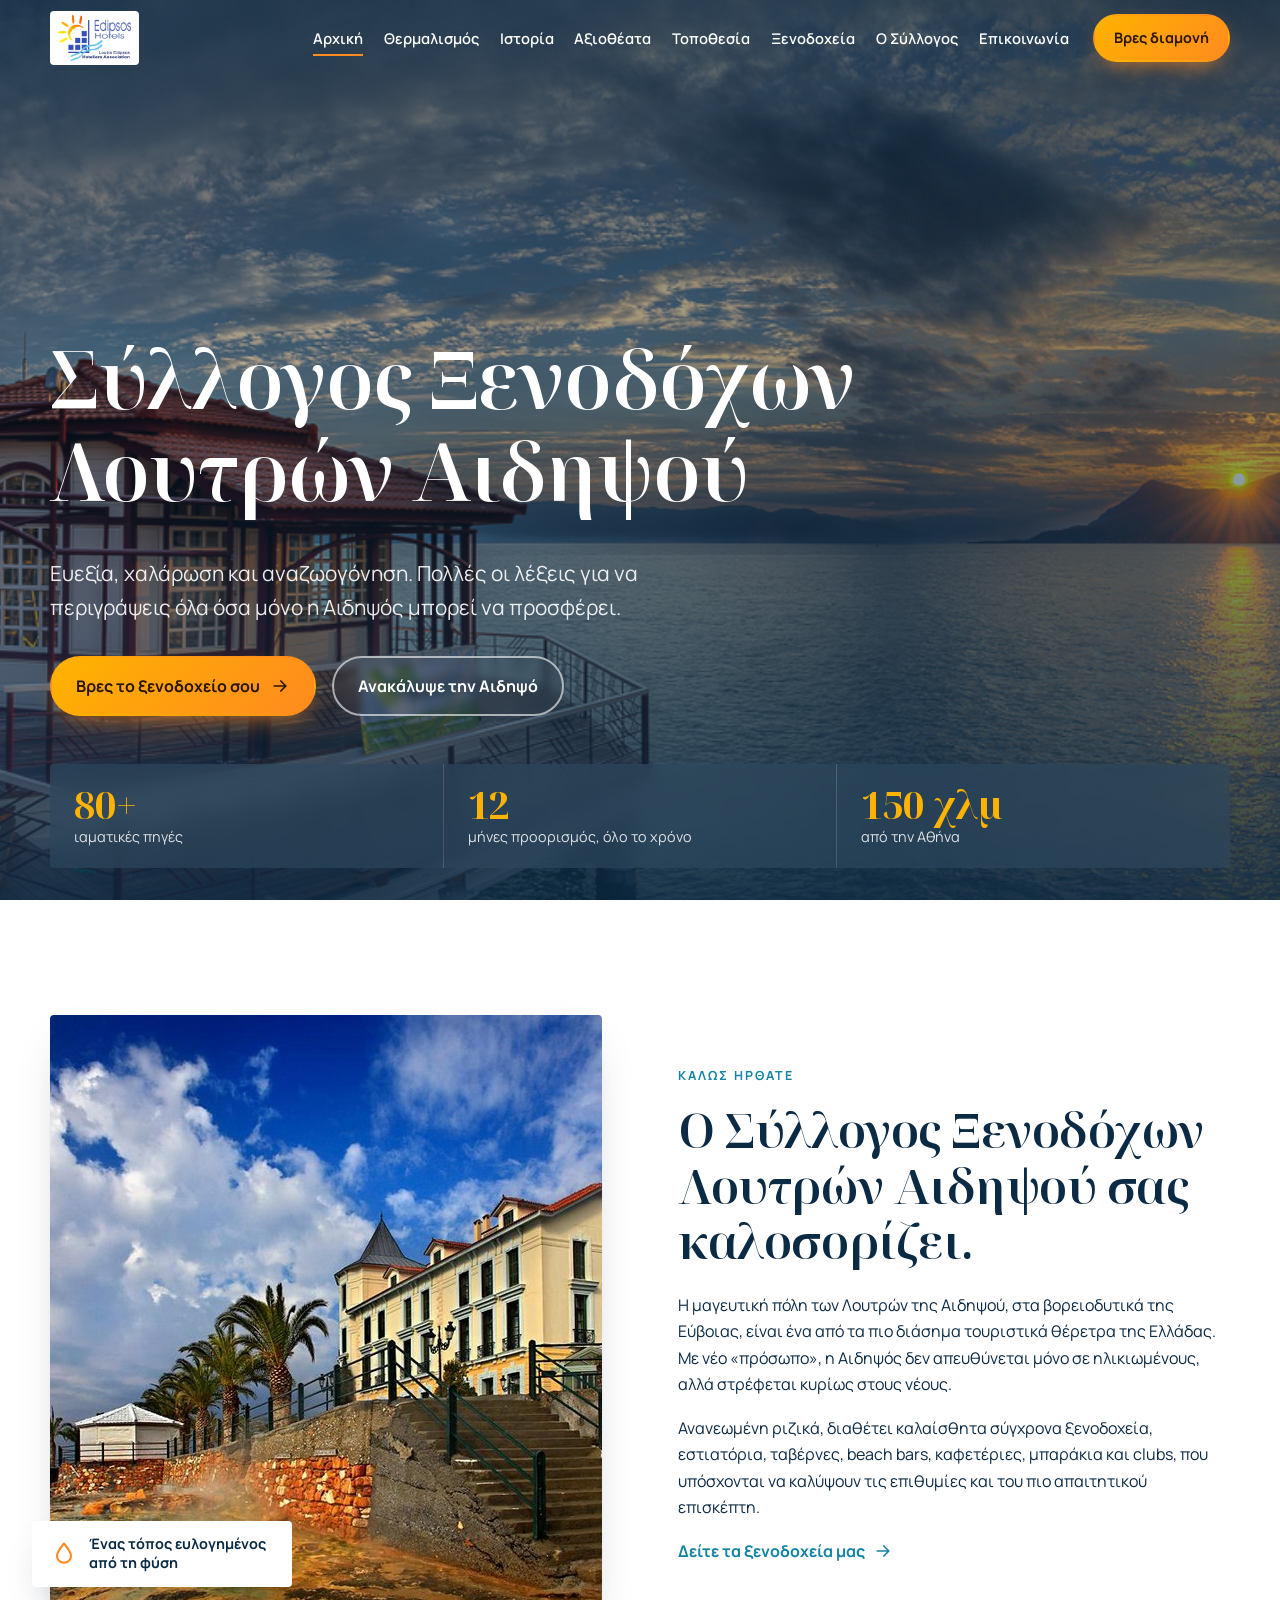
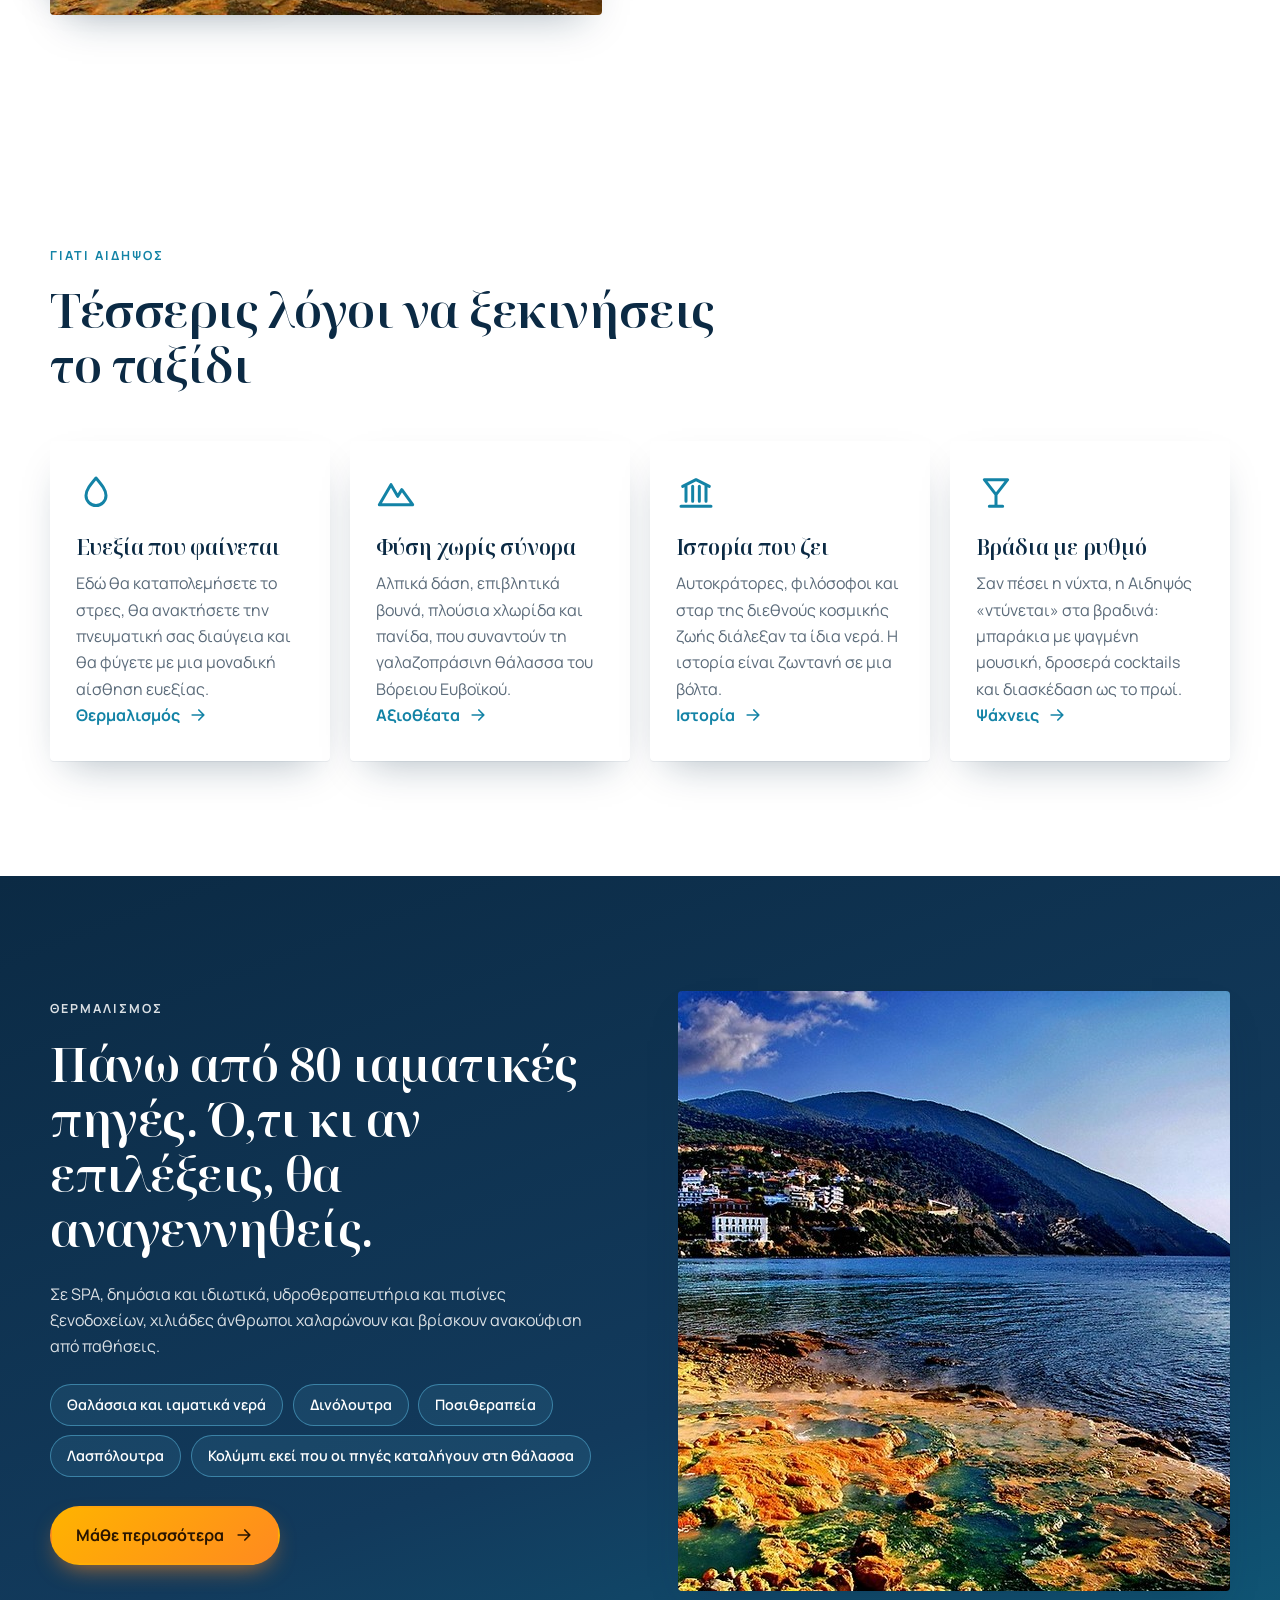
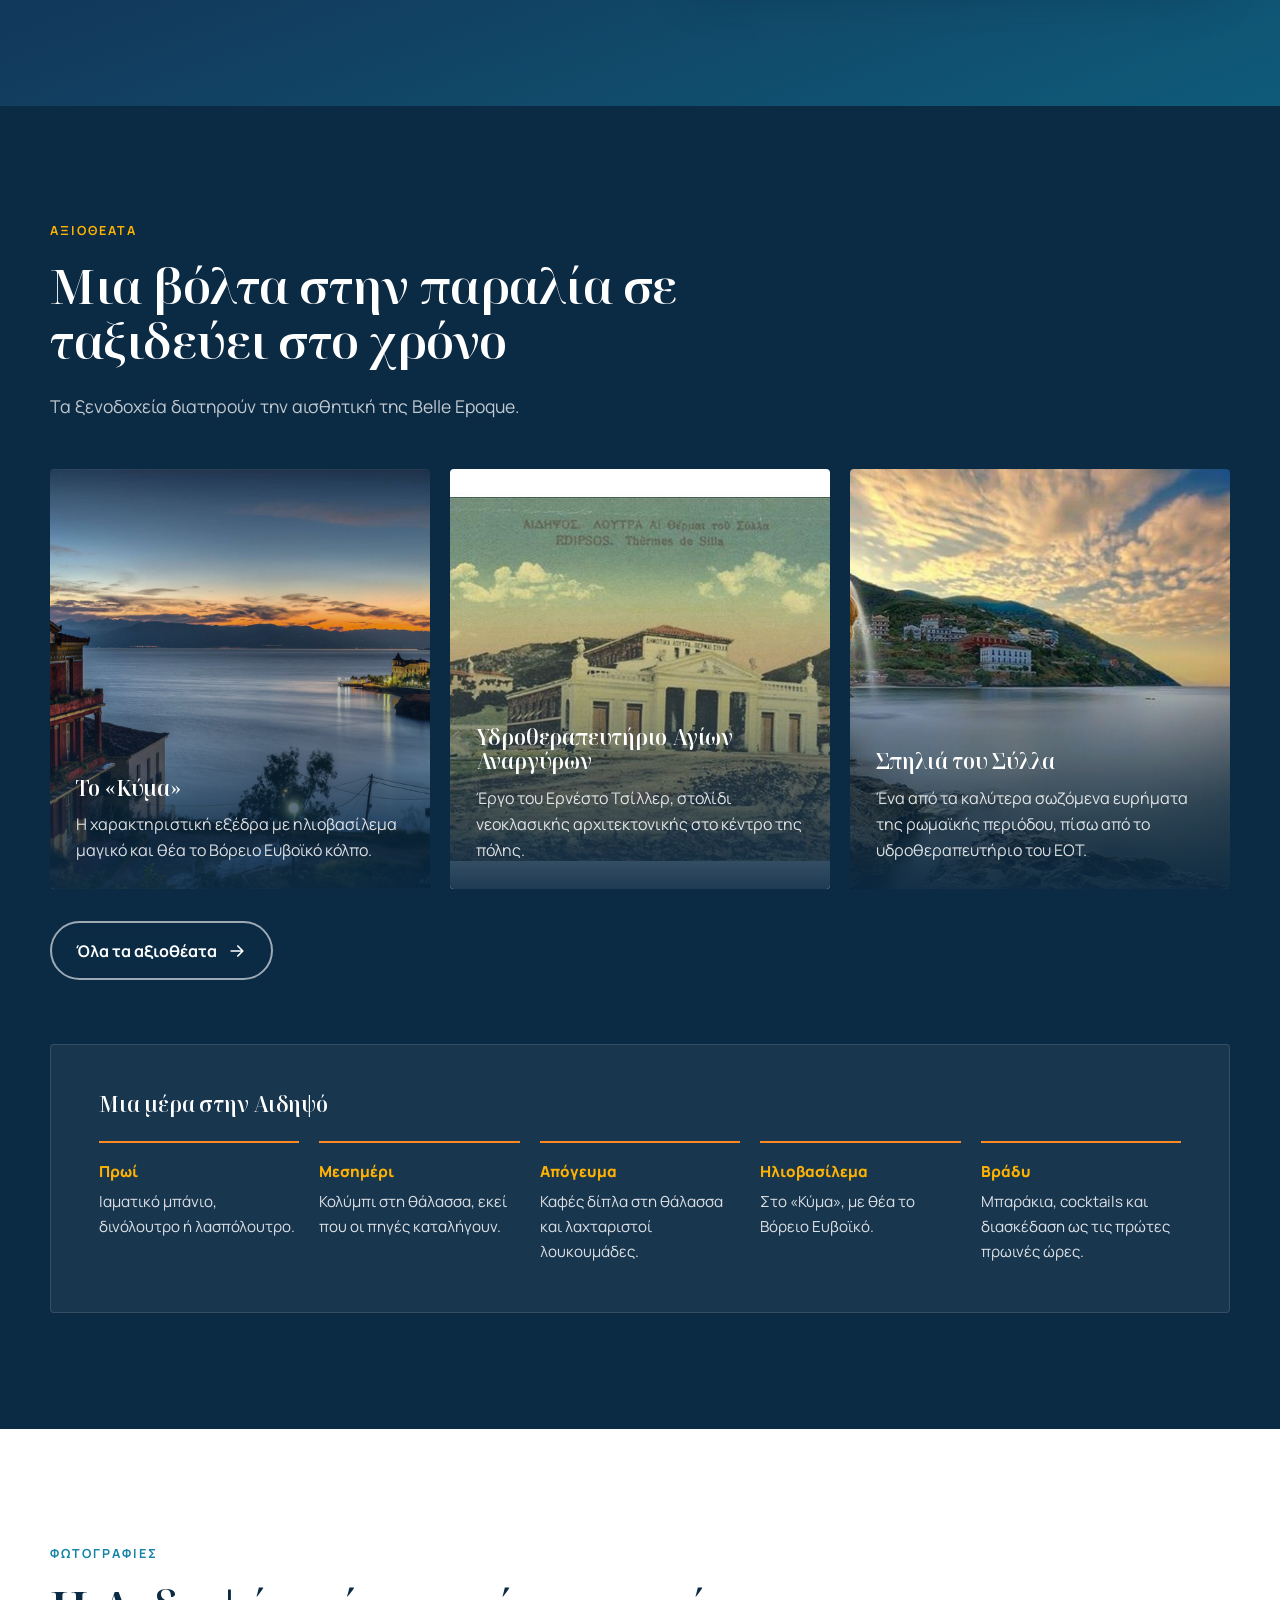
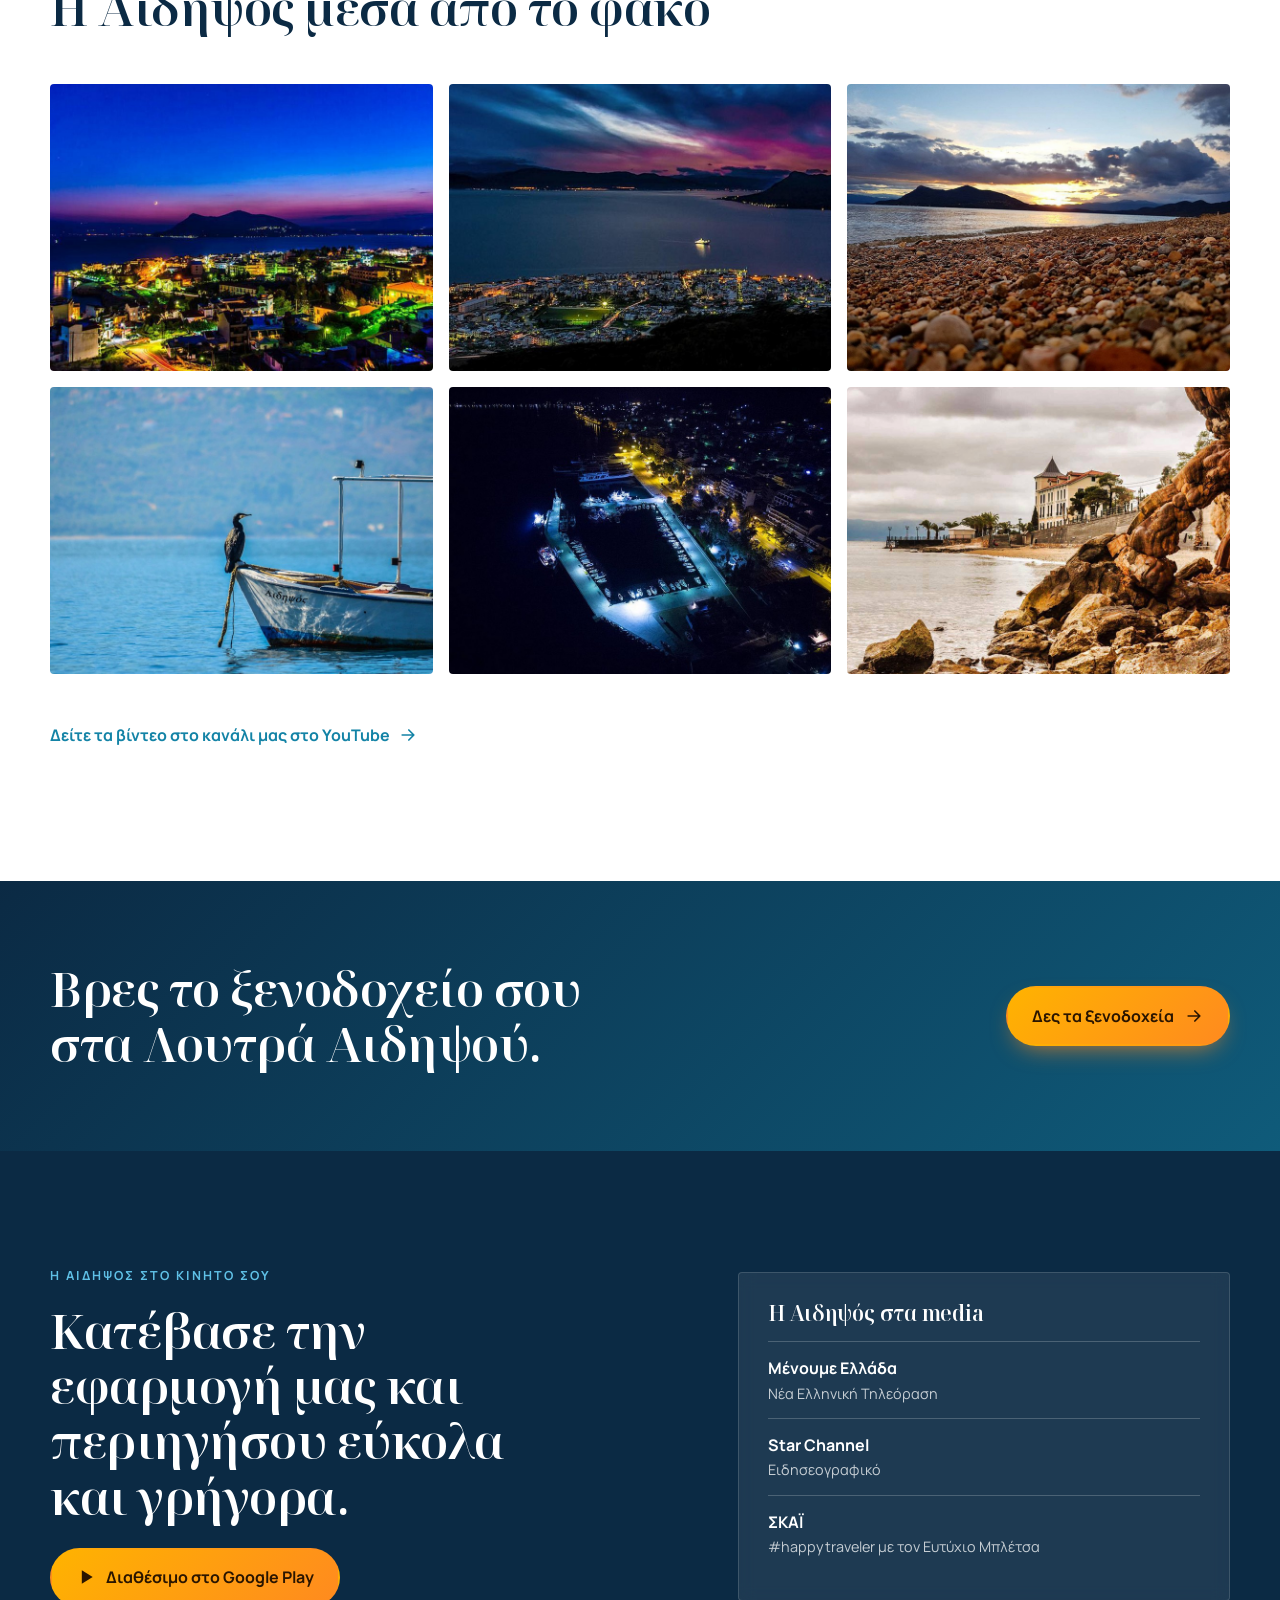
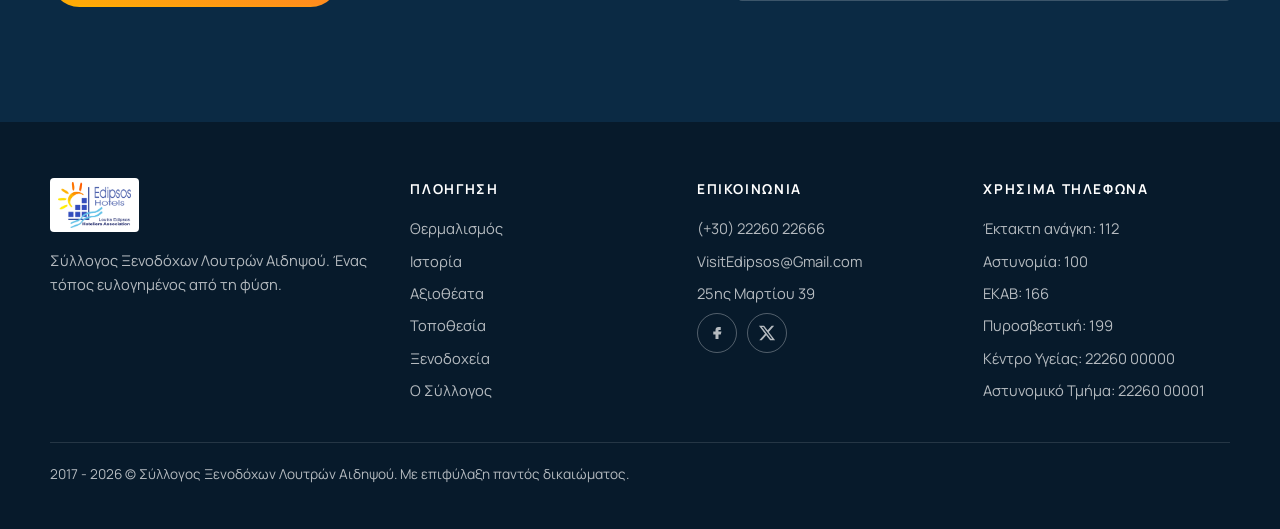
==== commit 4adac189: "Add files via upload" ====
--- a/index.html
+++ b/index.html
@@ -265,6 +265,17 @@
           <li class="foot-social"><a href="https://www.facebook.com/visitedipsos.gr/" target="_blank" rel="noopener" aria-label="Facebook"><svg viewBox="0 0 24 24" aria-hidden="true"><path d="M14 8h3V4h-3a4 4 0 0 0-4 4v2H7v4h3v6h4v-6h3l1-4h-4V8z"/></svg></a><a href="https://twitter.com/VisitEdipsos" target="_blank" rel="noopener" aria-label="X (Twitter)"><svg viewBox="0 0 24 24" aria-hidden="true"><path d="M18.244 2.25h3.308l-7.227 8.26 8.502 11.24H16.17l-5.214-6.817L4.99 21.75H1.68l7.73-8.835L1.254 2.25H8.08l4.713 6.231zm-1.161 17.52h1.833L7.084 4.126H5.117z"/></svg></a></li>
         </ul>
       </div>
+      <div>
+        <h4>Χρήσιμα τηλέφωνα</h4>
+        <ul>
+          <li><a href="tel:112">Έκτακτη ανάγκη: 112</a></li>
+          <li><a href="tel:100">Αστυνομία: 100</a></li>
+          <li><a href="tel:166">ΕΚΑΒ: 166</a></li>
+          <li><a href="tel:199">Πυροσβεστική: 199</a></li>
+          <li><a href="tel:+302226000000">Κέντρο Υγείας: 22260 00000</a></li>
+          <li><a href="tel:+302226000001">Αστυνομικό Τμήμα: 22260 00001</a></li>
+        </ul>
+      </div>
     </div>
     <p class="foot-bottom">2017 - <span id="year"></span> &copy; Σύλλογος Ξενοδόχων Λουτρών Αιδηψού. Με επιφύλαξη παντός δικαιώματος.</p>
   </div>
--- a/style.css
+++ b/style.css
@@ -136,11 +136,12 @@
 .hotel-media img { position: absolute; inset: 0; width: 100%; height: 100%; object-fit: cover; object-position: center 35%; }
 .hotel-media.placeholder { display: grid; place-items: center; background: linear-gradient(135deg, var(--ink), #0f5b7a); }
 .hotel-media .initial { font-family: var(--font-display); font-size: 4.5rem; line-height: 1; color: rgba(255, 255, 255, .9); }
-.badge-spa { position: absolute; top: 12px; left: 12px; padding: .25rem .7rem; border-radius: 999px; background: var(--sun); color: #2a1500; font-size: .72rem; font-weight: 800; letter-spacing: .08em; }
+.badge-spa { position: absolute; top: 12px; left: 12px; padding: .25rem .7rem; border-radius: 4px; background: var(--sun); color: #2a1500; font-size: .72rem; font-weight: 800; letter-spacing: .08em; }
 .hotel-body { padding: 1.2rem 1.3rem 1.3rem; display: flex; flex-direction: column; gap: .5rem; flex: 1; }
 .hotel-body h3 { margin: 0; font-size: 1.25rem; display: -webkit-box; -webkit-line-clamp: 2; line-clamp: 2; -webkit-box-orient: vertical; overflow: hidden; }
 .hotel-foot { margin-top: auto; padding-top: .8rem; display: flex; flex-direction: column; align-items: flex-start; gap: .2rem; }
 .btn-sm { padding: .6rem 1.1rem; font-size: .9rem; }
+.hotel .btn, .hotel-modal .btn { border-radius: 4px; }
 .no-site { color: var(--muted); font-size: .88rem; }
 .phone-link { color: var(--sea); font-weight: 700; text-decoration: none; }
 .hotel-none { grid-column: 1 / -1; color: var(--muted); }
@@ -206,7 +207,7 @@
 
 /* Footer */
 .site-footer { background: #071a2b; color: rgba(255, 255, 255, .7); padding: 56px 0 28px; font-size: .92rem; }
-.foot-grid { display: grid; grid-template-columns: 1.4fr 1fr 1fr; gap: 40px; }
+.foot-grid { display: grid; grid-template-columns: 1.3fr 1fr 1fr 1fr; gap: 40px; }
 .foot-grid img { height: 54px; width: auto; background: var(--white); border-radius: 4px; padding: 4px 8px; margin-bottom: 1rem; }
 .foot-grid h4 { color: var(--white); font-size: .85rem; text-transform: uppercase; letter-spacing: .12em; margin: 0 0 1rem; }
 .foot-grid ul { list-style: none; margin: 0; padding: 0; display: grid; gap: .5rem; }
@@ -340,12 +341,15 @@
 .cat { display: flex; justify-content: space-between; align-items: center; gap: 1rem; padding: 1.1rem 1.3rem; border-radius: 4px; background: var(--white); border: 1px solid rgba(11, 42, 68, .12); font-weight: 700; transition: border-color .2s, transform .2s; }
 .cat b { font-family: var(--font-display); font-size: 1.5rem; color: var(--sea); }
 .filters { display: flex; flex-wrap: wrap; gap: .6rem; }
-.filter-btn { font: inherit; font-weight: 700; padding: .6rem 1.2rem; border-radius: 999px; border: 2px solid rgba(11, 42, 68, .18); background: var(--white); color: var(--ink); cursor: pointer; transition: background .2s, border-color .2s, color .2s; }
+.filter-btn { font: inherit; font-weight: 700; padding: .6rem 1.2rem; border-radius: 4px; border: 2px solid rgba(11, 42, 68, .18); background: var(--white); color: var(--ink); cursor: pointer; transition: background .2s, border-color .2s, color .2s; }
 .filter-btn:hover { border-color: var(--sun); }
 .filter-btn.active { background: var(--ink); border-color: var(--ink); color: var(--white); }
 .hotel-count { color: var(--muted); font-size: .92rem; margin: 0; }
 .stars { display: inline-flex; gap: 2px; color: var(--sun-2); }
 .stars svg { width: 18px; height: 18px; fill: currentColor; }
+.star-row { display: inline-flex; align-items: center; gap: 2px; }
+.star-row .star { width: 16px; height: 16px; fill: var(--sun-2); }
+.filter-btn { display: inline-flex; align-items: center; min-height: 44px; border-radius: 4px; }
 .tag { display: inline-block; font-size: .75rem; font-weight: 800; letter-spacing: .08em; text-transform: uppercase; color: var(--sea); }
 
 .board { display: grid; grid-template-columns: repeat(3, 1fr); gap: 16px; margin: 1.5rem 0 2rem; }
